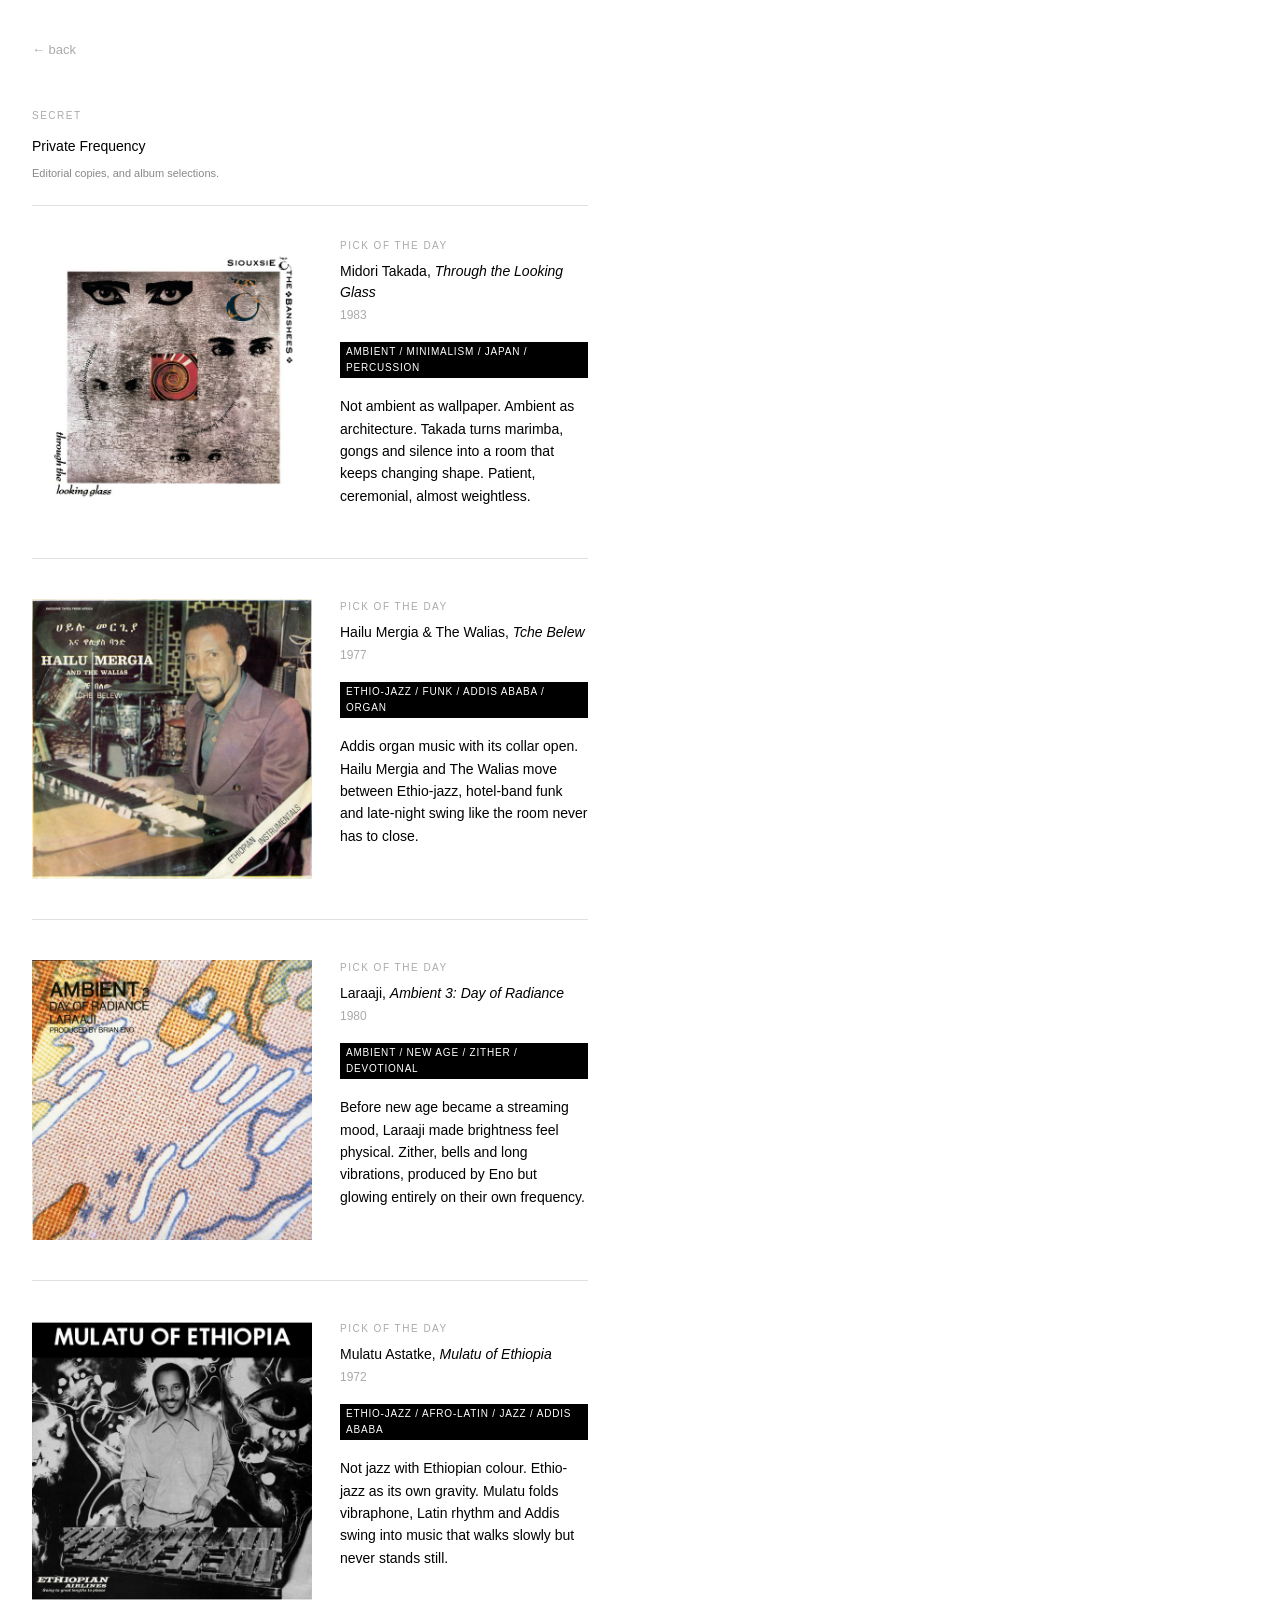
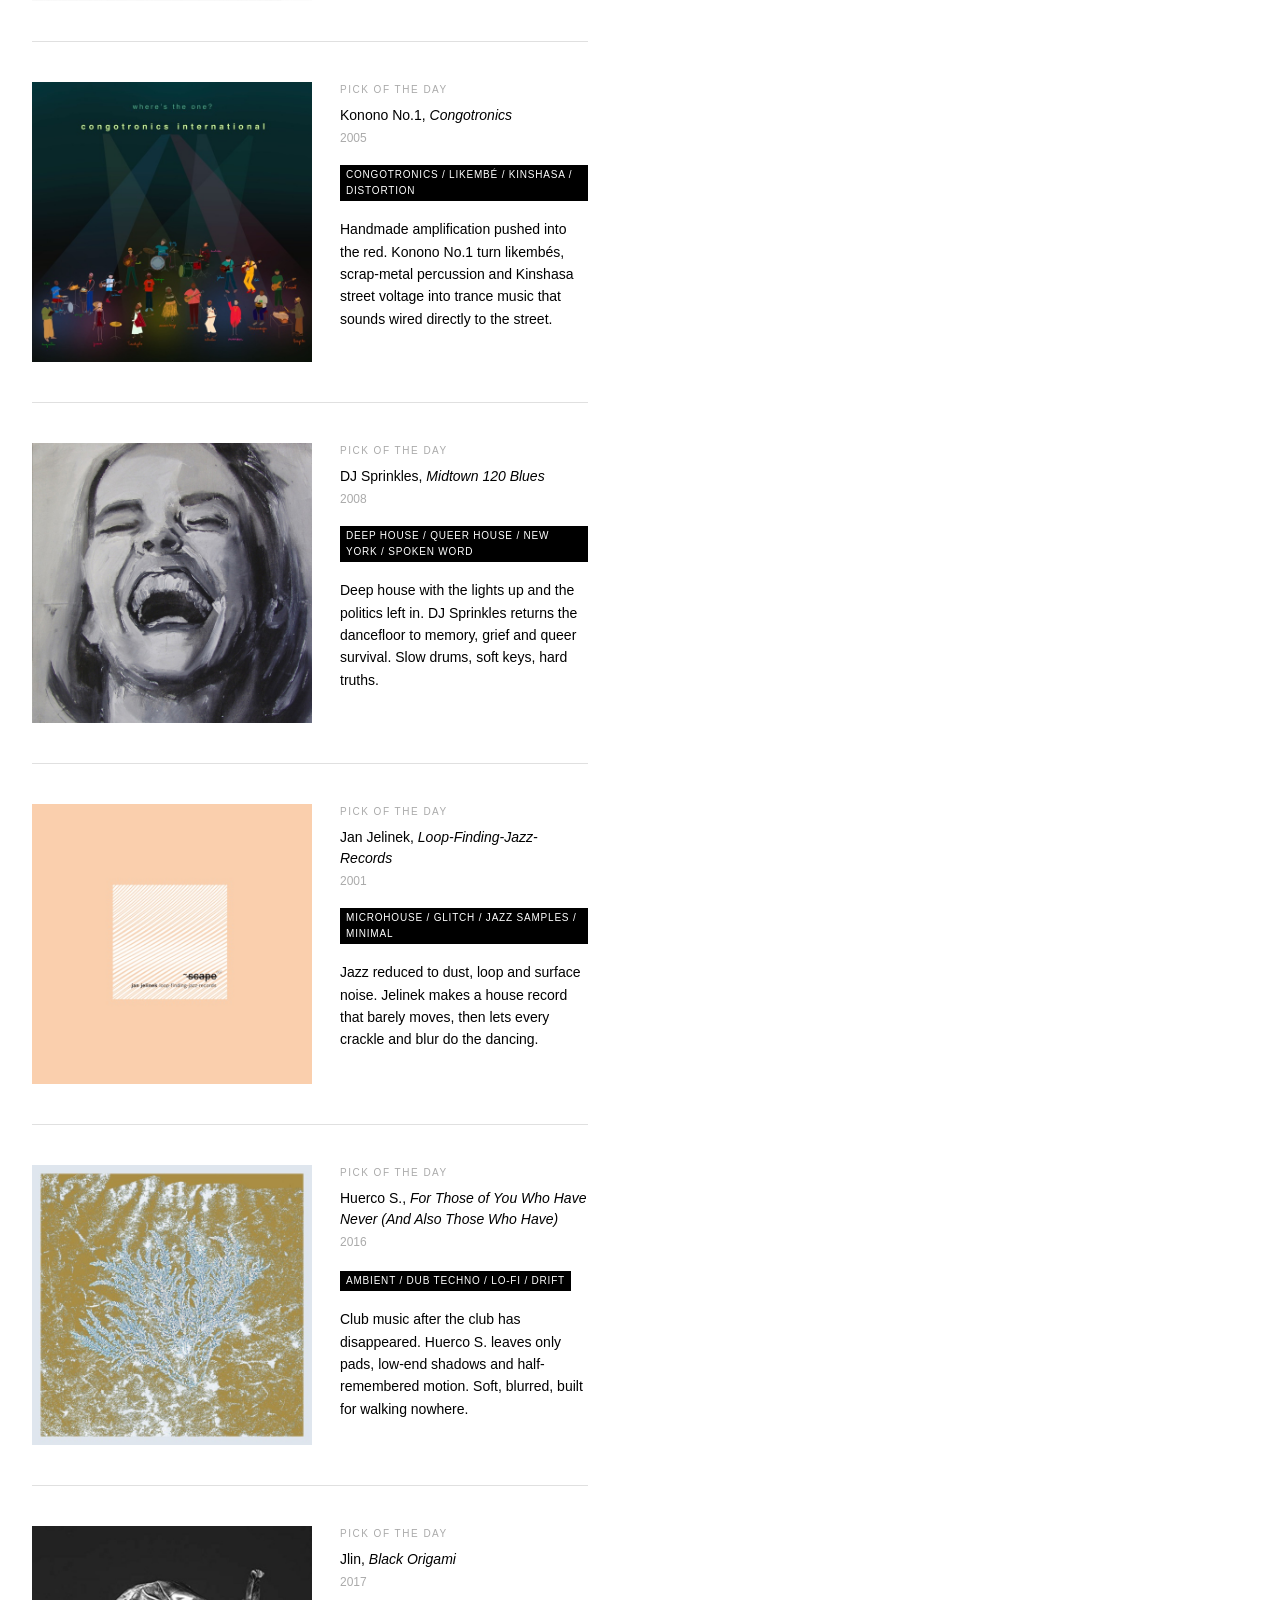
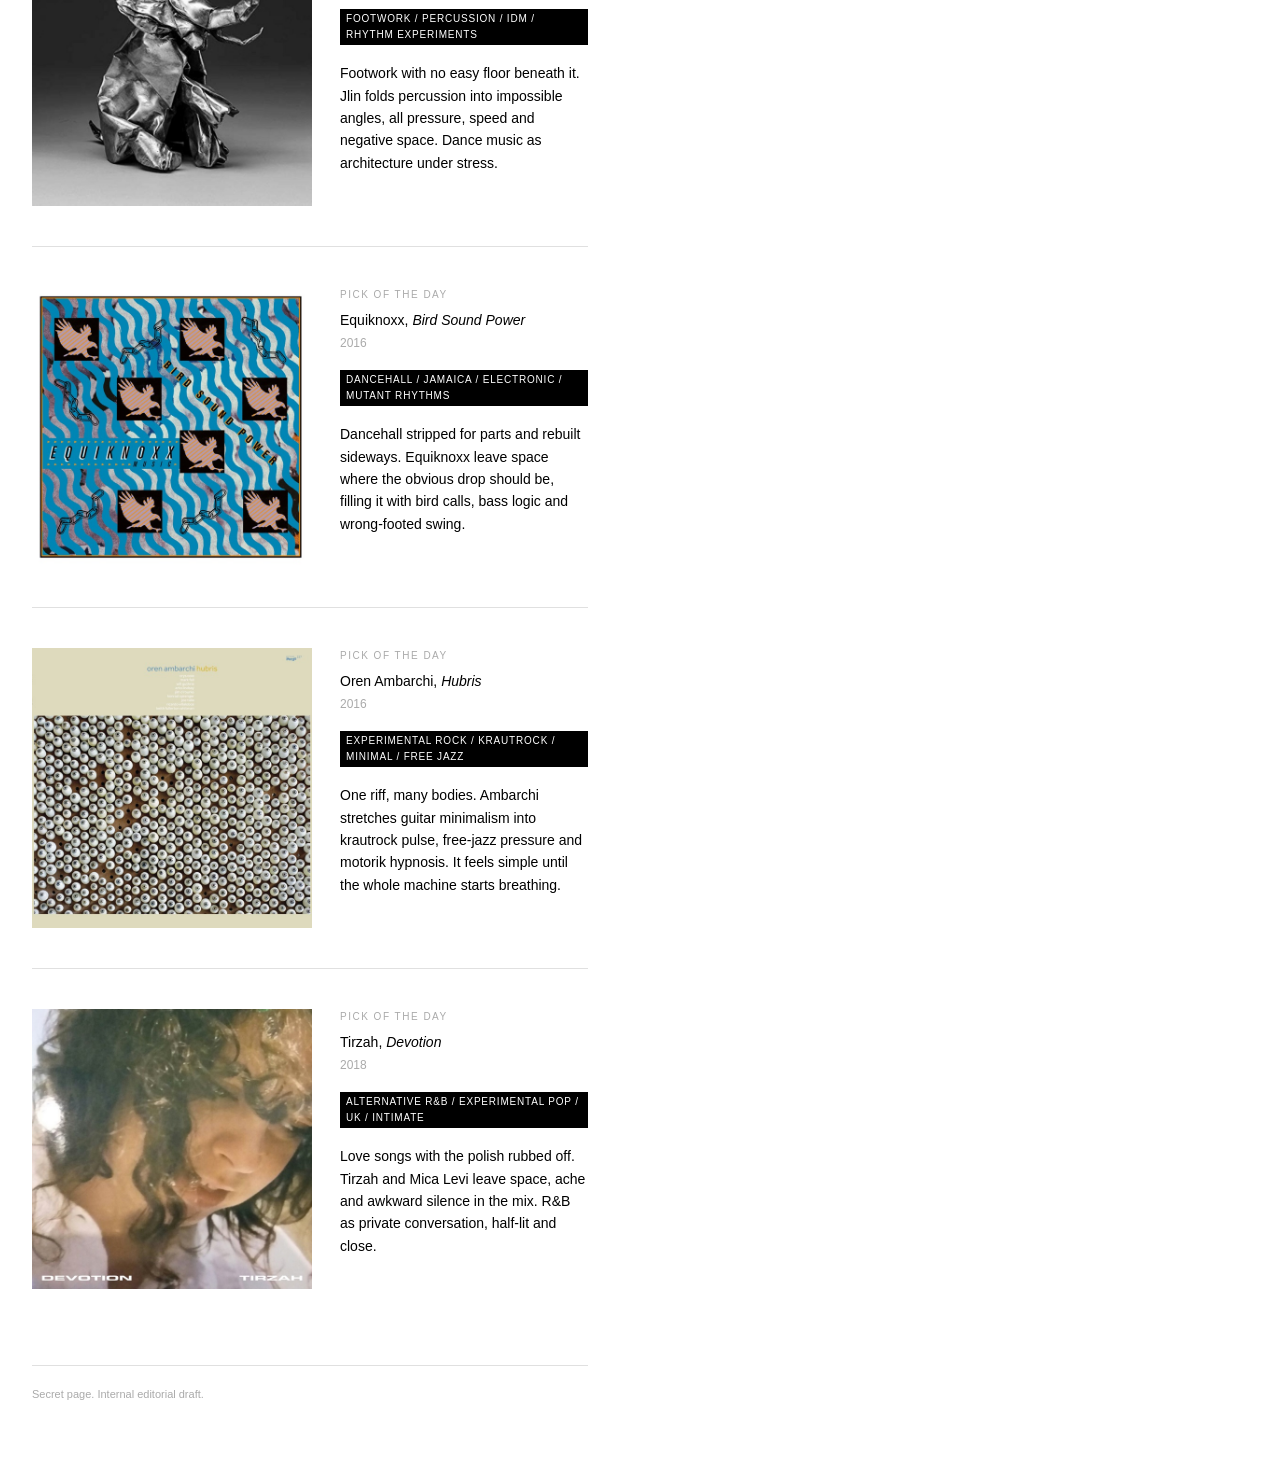
==== private-frequency.html @ 7e55e44c "fix pick titles to black" ====
<!DOCTYPE html>
<html lang="en">
<head>
  <meta charset="UTF-8" />
  <meta name="viewport" content="width=device-width, initial-scale=1.0" />
  <title>Private Frequency</title>
  <link rel="stylesheet" href="style.css" />

  <style>
    @font-face {
      font-family: 'Univers';
      src: url('assets/Fonts/UniversLTStd.otf') format('opentype');
      font-weight: normal;
      font-style: normal;
    }
    @font-face {
      font-family: 'Univers';
      src: url('assets/Fonts/UniversLTStd-Bold.otf') format('opentype');
      font-weight: bold;
      font-style: normal;
    }
    @font-face {
      font-family: 'Univers';
      src: url('assets/Fonts/UniversLTStd-Light.otf') format('opentype');
      font-weight: 300;
      font-style: normal;
    }

    body.theme-serif {
      background: #fff;
      color: #000;
      font-family: 'Univers', Helvetica, Arial, sans-serif;
      font-size: 14px;
      line-height: 1.5;
    }

    body.theme-serif .back { color: #aaa; font-family: 'Univers', Helvetica, Arial, sans-serif; }
    body.theme-serif .back:hover { color: #000; }
    body.theme-serif .eyebrow { color: #aaa; font-family: 'Univers', Helvetica, Arial, sans-serif; }
    body.theme-serif h1 { color: #000; font-family: 'Univers', Helvetica, Arial, sans-serif; font-size: 14px; }
    body.theme-serif .subtitle { color: #888; font-family: 'Univers', Helvetica, Arial, sans-serif; }
    body.theme-serif hr { border-top-color: #e0e0e0; }
    body.theme-serif .footer { border-top-color: #e0e0e0; color: #aaa; font-family: 'Univers', Helvetica, Arial, sans-serif; }

    .picks {
      margin-top: 2rem;
    }

    .pick {
      display: grid;
      grid-template-columns: 280px 1fr;
      gap: 28px;
      padding: 0 0 40px;
      margin-bottom: 40px;
      border-bottom: 1px solid #e0e0e0;
    }

    .pick:last-child {
      border-bottom: none;
      margin-bottom: 0;
    }

    .pick-image {
      width: 280px;
      height: 280px;
      object-fit: cover;
      background-color: #ddd;
      display: block;
    }

    .pick-kicker {
      font-size: 10px;
      letter-spacing: .15em;
      text-transform: uppercase;
      color: #aaa;
      margin-bottom: .5rem;
    }

    body.theme-serif .pick-title,
    body.theme-serif .pick-title em {
      font-size: 14px;
      font-weight: normal;
      line-height: 1.5;
      color: #000;
      margin-bottom: .25rem;
    }

    .pick-year {
      font-size: 12px;
      color: #aaa;
      margin-bottom: .6rem;
      line-height: 1.4;
    }

    .pick-tags {
      display: inline-block;
      font-size: 10px;
      letter-spacing: .08em;
      text-transform: uppercase;
      background: #000;
      color: #fff;
      padding: 2px 6px;
      margin-bottom: .9rem;
      line-height: 1.6;
    }

    .pick-copy {
      color: #000;
      margin-bottom: 0;
      line-height: 1.6;
    }

    @media (max-width: 640px) {
      .wrap {
        padding: 32px 20px 64px;
      }

      .pick {
        grid-template-columns: 1fr;
      }

      .pick-image {
        width: 100%;
        height: auto;
        aspect-ratio: 1;
      }
    }
  </style>
</head>

<body class="theme-serif">
  <main class="wrap">
    <a class="back" href="/">← back</a>

    <div class="eyebrow">Secret</div>
    <h1>Private Frequency</h1>
    <p class="subtitle">
     Editorial copies, and album selections.
    </p>

    <hr />

    <section class="picks" aria-label="Private Frequency selections">
      <article class="pick">
        <img
          class="pick-image"
          src="assets/picks/midori-takada-through-the-looking-glass.jpg"
          alt="Midori Takada, Through the Looking Glass album cover"
        />
        <div class="pick-content">
          <div class="pick-kicker">Pick of the Day</div>
          <h2 class="pick-title">Midori Takada, <em>Through the Looking Glass</em></h2>
          <p class="pick-year">1983</p>
          <p class="pick-tags">Ambient / Minimalism / Japan / Percussion</p>
          <p class="pick-copy">
            Not ambient as wallpaper. Ambient as architecture. Takada turns marimba, gongs and silence into a room that keeps changing shape. Patient, ceremonial, almost weightless.
          </p>
        </div>
      </article>

      <article class="pick">
        <img
          class="pick-image"
          src="assets/picks/hailu-mergia-and-the-walias-tche-belew.jpg"
          alt="Hailu Mergia and The Walias, Tche Belew album cover"
        />
        <div class="pick-content">
          <div class="pick-kicker">Pick of the Day</div>
          <h2 class="pick-title">Hailu Mergia &amp; The Walias, <em>Tche Belew</em></h2>
          <p class="pick-year">1977</p>
          <p class="pick-tags">Ethio-Jazz / Funk / Addis Ababa / Organ</p>
          <p class="pick-copy">
            Addis organ music with its collar open. Hailu Mergia and The Walias move between Ethio-jazz, hotel-band funk and late-night swing like the room never has to close.
          </p>
        </div>
      </article>

      <article class="pick">
        <img
          class="pick-image"
          src="assets/picks/laraaji-ambient-3-day-of-radiance.jpg"
          alt="Laraaji, Ambient 3: Day of Radiance album cover"
        />
        <div class="pick-content">
          <div class="pick-kicker">Pick of the Day</div>
          <h2 class="pick-title">Laraaji, <em>Ambient 3: Day of Radiance</em></h2>
          <p class="pick-year">1980</p>
          <p class="pick-tags">Ambient / New Age / Zither / Devotional</p>
          <p class="pick-copy">
            Before new age became a streaming mood, Laraaji made brightness feel physical. Zither, bells and long vibrations, produced by Eno but glowing entirely on their own frequency.
          </p>
        </div>
      </article>

      <article class="pick">
        <img
          class="pick-image"
          src="assets/picks/mulatu-astatke-mulatu-of-ethiopia.jpg"
          alt="Mulatu Astatke, Mulatu of Ethiopia album cover"
        />
        <div class="pick-content">
          <div class="pick-kicker">Pick of the Day</div>
          <h2 class="pick-title">Mulatu Astatke, <em>Mulatu of Ethiopia</em></h2>
          <p class="pick-year">1972</p>
          <p class="pick-tags">Ethio-Jazz / Afro-Latin / Jazz / Addis Ababa</p>
          <p class="pick-copy">
            Not jazz with Ethiopian colour. Ethio-jazz as its own gravity. Mulatu folds vibraphone, Latin rhythm and Addis swing into music that walks slowly but never stands still.
          </p>
        </div>
      </article>

      <article class="pick">
        <img
          class="pick-image"
          src="assets/picks/konono-no-1-congotronics.jpg"
          alt="Konono No.1, Congotronics album cover"
        />
        <div class="pick-content">
          <div class="pick-kicker">Pick of the Day</div>
          <h2 class="pick-title">Konono No.1, <em>Congotronics</em></h2>
          <p class="pick-year">2005</p>
          <p class="pick-tags">Congotronics / Likembé / Kinshasa / Distortion</p>
          <p class="pick-copy">
            Handmade amplification pushed into the red. Konono No.1 turn likembés, scrap-metal percussion and Kinshasa street voltage into trance music that sounds wired directly to the street.
          </p>
        </div>
      </article>

      <article class="pick">
        <img
          class="pick-image"
          src="assets/picks/dj-sprinkles-midtown-120-blues.jpg"
          alt="DJ Sprinkles, Midtown 120 Blues album cover"
        />
        <div class="pick-content">
          <div class="pick-kicker">Pick of the Day</div>
          <h2 class="pick-title">DJ Sprinkles, <em>Midtown 120 Blues</em></h2>
          <p class="pick-year">2008</p>
          <p class="pick-tags">Deep House / Queer House / New York / Spoken Word</p>
          <p class="pick-copy">
            Deep house with the lights up and the politics left in. DJ Sprinkles returns the dancefloor to memory, grief and queer survival. Slow drums, soft keys, hard truths.
          </p>
        </div>
      </article>

      <article class="pick">
        <img
          class="pick-image"
          src="assets/picks/jan-jelinek-loop-finding-jazz-records.jpg"
          alt="Jan Jelinek, Loop-Finding-Jazz-Records album cover"
        />
        <div class="pick-content">
          <div class="pick-kicker">Pick of the Day</div>
          <h2 class="pick-title">Jan Jelinek, <em>Loop-Finding-Jazz-Records</em></h2>
          <p class="pick-year">2001</p>
          <p class="pick-tags">Microhouse / Glitch / Jazz Samples / Minimal</p>
          <p class="pick-copy">
            Jazz reduced to dust, loop and surface noise. Jelinek makes a house record that barely moves, then lets every crackle and blur do the dancing.
          </p>
        </div>
      </article>

      <article class="pick">
        <img
          class="pick-image"
          src="assets/picks/huerco-s-for-those-of-you-who-have-never-and-also-those-who-have.jpg"
          alt="Huerco S., For Those of You Who Have Never (And Also Those Who Have) album cover"
        />
        <div class="pick-content">
          <div class="pick-kicker">Pick of the Day</div>
          <h2 class="pick-title">Huerco S., <em>For Those of You Who Have Never (And Also Those Who Have)</em></h2>
          <p class="pick-year">2016</p>
          <p class="pick-tags">Ambient / Dub Techno / Lo-Fi / Drift</p>
          <p class="pick-copy">
            Club music after the club has disappeared. Huerco S. leaves only pads, low-end shadows and half-remembered motion. Soft, blurred, built for walking nowhere.
          </p>
        </div>
      </article>

      <article class="pick">
        <img
          class="pick-image"
          src="assets/picks/jlin-black-origami.jpg"
          alt="Jlin, Black Origami album cover"
        />
        <div class="pick-content">
          <div class="pick-kicker">Pick of the Day</div>
          <h2 class="pick-title">Jlin, <em>Black Origami</em></h2>
          <p class="pick-year">2017</p>
          <p class="pick-tags">Footwork / Percussion / IDM / Rhythm Experiments</p>
          <p class="pick-copy">
            Footwork with no easy floor beneath it. Jlin folds percussion into impossible angles, all pressure, speed and negative space. Dance music as architecture under stress.
          </p>
        </div>
      </article>

      <article class="pick">
        <img
          class="pick-image"
          src="assets/picks/equiknoxx-bird-sound-power.jpg"
          alt="Equiknoxx, Bird Sound Power album cover"
        />
        <div class="pick-content">
          <div class="pick-kicker">Pick of the Day</div>
          <h2 class="pick-title">Equiknoxx, <em>Bird Sound Power</em></h2>
          <p class="pick-year">2016</p>
          <p class="pick-tags">Dancehall / Jamaica / Electronic / Mutant Rhythms</p>
          <p class="pick-copy">
            Dancehall stripped for parts and rebuilt sideways. Equiknoxx leave space where the obvious drop should be, filling it with bird calls, bass logic and wrong-footed swing.
          </p>
        </div>
      </article>

      <article class="pick">
        <img
          class="pick-image"
          src="assets/picks/oren-ambarchi-hubris.jpg"
          alt="Oren Ambarchi, Hubris album cover"
        />
        <div class="pick-content">
          <div class="pick-kicker">Pick of the Day</div>
          <h2 class="pick-title">Oren Ambarchi, <em>Hubris</em></h2>
          <p class="pick-year">2016</p>
          <p class="pick-tags">Experimental Rock / Krautrock / Minimal / Free Jazz</p>
          <p class="pick-copy">
            One riff, many bodies. Ambarchi stretches guitar minimalism into krautrock pulse, free-jazz pressure and motorik hypnosis. It feels simple until the whole machine starts breathing.
          </p>
        </div>
      </article>

      <article class="pick">
        <img
          class="pick-image"
          src="assets/picks/tirzah-devotion.jpg"
          alt="Tirzah, Devotion album cover"
        />
        <div class="pick-content">
          <div class="pick-kicker">Pick of the Day</div>
          <h2 class="pick-title">Tirzah, <em>Devotion</em></h2>
          <p class="pick-year">2018</p>
          <p class="pick-tags">Alternative R&amp;B / Experimental Pop / UK / Intimate</p>
          <p class="pick-copy">
            Love songs with the polish rubbed off. Tirzah and Mica Levi leave space, ache and awkward silence in the mix. R&amp;B as private conversation, half-lit and close.
          </p>
        </div>
      </article>
    </section>

    <footer class="footer">
      Secret page. Internal editorial draft.
    </footer>
  </main>
</body>
</html>
---- style.css ----
@font-face {
  font-family: 'RacingSansOne';
  src: url('assets/Racing_Sans_One/RacingSansOne-Regular.ttf') format('truetype');
  font-weight: normal;
  font-style: normal;
}

/* reset */
*, *::before, *::after { box-sizing: border-box; margin: 0; padding: 0; }

/* base */
body {
  background: #000;
  color: #fff;
  min-height: 100vh;
}

.wrap {
  max-width: 620px;
  margin: 0;
  padding: 40px 32px 80px;
  position: relative;
}

/* ─── theme-mono (index) ─────────────────────────────────── */

body.theme-mono {
  font-family: 'Courier New', Courier, monospace;
  font-size: 13px;
  line-height: 1.6;
}

.theme-mono .top {
  font-family: 'RacingSansOne', 'Courier New', Courier, monospace;
  font-size: 52px;
  font-style: normal;
  color: #fff;
  line-height: 1;
  margin-bottom: 4px;
}

.theme-mono .foot { margin-top: 0; margin-bottom: 40px; }
.theme-mono .foot a { color: #555; text-decoration: none; }
.theme-mono .foot a:hover { color: #fff; }

.theme-mono .block { margin-bottom: 40px; }
.theme-mono .block-label {
  border-top: 1px solid #fff;
  padding-top: 6px;
  margin-bottom: 10px;
  text-transform: uppercase;
  letter-spacing: 0.12em;
  font-size: 10px;
  color: #fff;
}
.theme-mono .line { display: flex; }
.theme-mono .line .d { min-width: 96px; flex-shrink: 0; margin-right: 16px; color: #555; }
.theme-mono .line .c a { color: #fff; text-decoration: none; }
.theme-mono .line .c a:hover { text-decoration: underline; }

/* ─── theme-serif (essays) ───────────────────────────────── */

body.theme-serif {
  font-family: 'Courier New', Courier, monospace;
  font-size: 13px;
  line-height: 1.7;
}

.theme-serif .back {
  font-size: 13px;
  color: #555;
  text-decoration: none;
  display: block;
  margin-bottom: 48px;
}
.theme-serif .back:hover { color: #fff; }

.theme-serif .eyebrow {
  font-size: 10px;
  letter-spacing: .15em;
  text-transform: uppercase;
  color: #555;
  margin-bottom: .75rem;
}

.theme-serif h1 {
  font-size: 13px;
  font-weight: normal;
  color: #fff;
  line-height: 1.7;
  margin-bottom: .4rem;
}

.theme-serif .subtitle {
  font-size: 11px;
  color: #444;
  margin-bottom: 0;
  line-height: 1.5;
}

.theme-serif hr {
  border: none;
  border-top: 1px solid #222;
  margin: 1.5rem 0 1.75rem;
}

.theme-serif p { margin-bottom: 1.1rem; }
.theme-serif p:last-child { margin-bottom: 0; }
.theme-serif .section-block { margin-top: 2.25rem; }

.theme-serif .sec-label {
  font-size: 10px;
  letter-spacing: .15em;
  text-transform: uppercase;
  color: #555;
  display: block;
  margin-bottom: .35rem;
}

.theme-serif h2 {
  font-size: 13px;
  font-weight: normal;
  color: #fff;
  margin-bottom: 1rem;
  line-height: 1.7;
}

.theme-serif blockquote {
  border-left: 1px solid #333;
  padding: .1rem 0 .1rem 1.25rem;
  margin: 1.75rem 0;
  color: #666;
}
.theme-serif blockquote p { margin: 0; }

.theme-serif .footer {
  margin-top: 2.25rem;
  padding-top: 1.25rem;
  border-top: 1px solid #222;
  font-size: 11px;
  color: #444;
  line-height: 1.6;
}
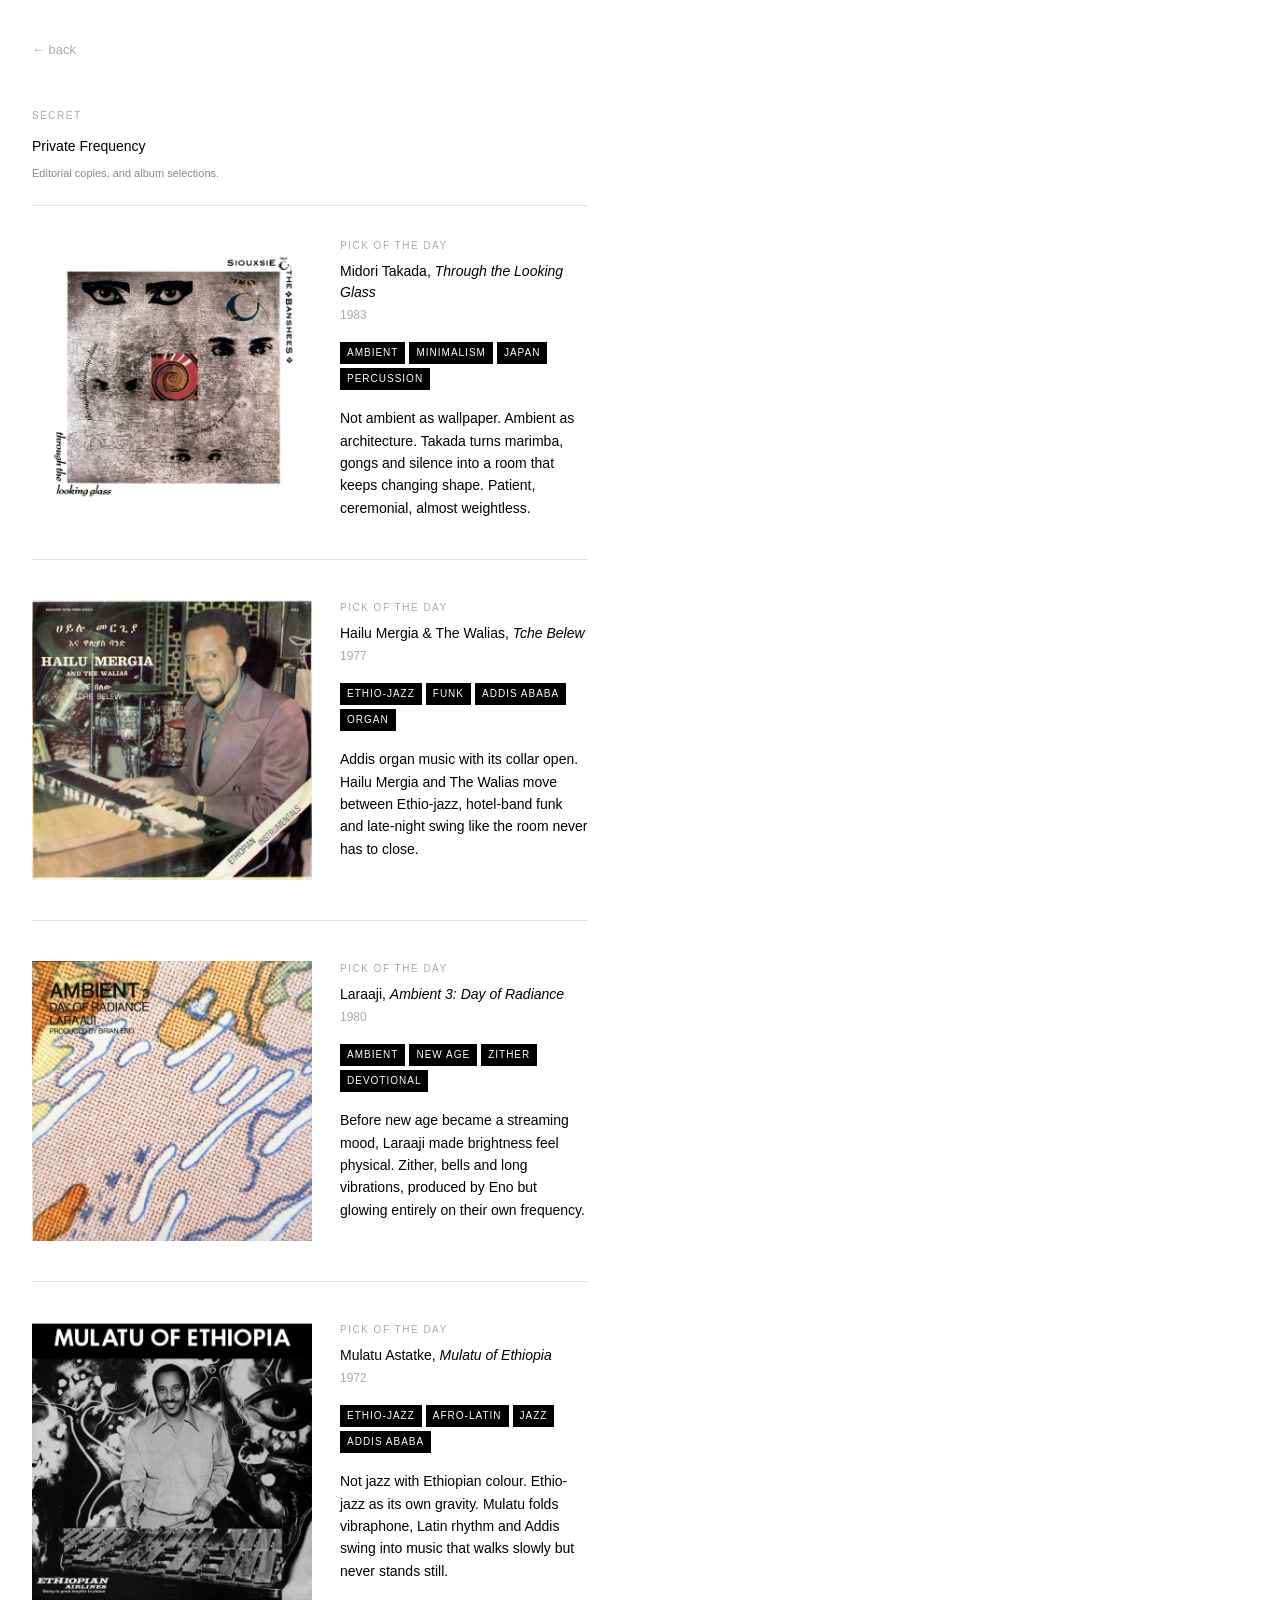
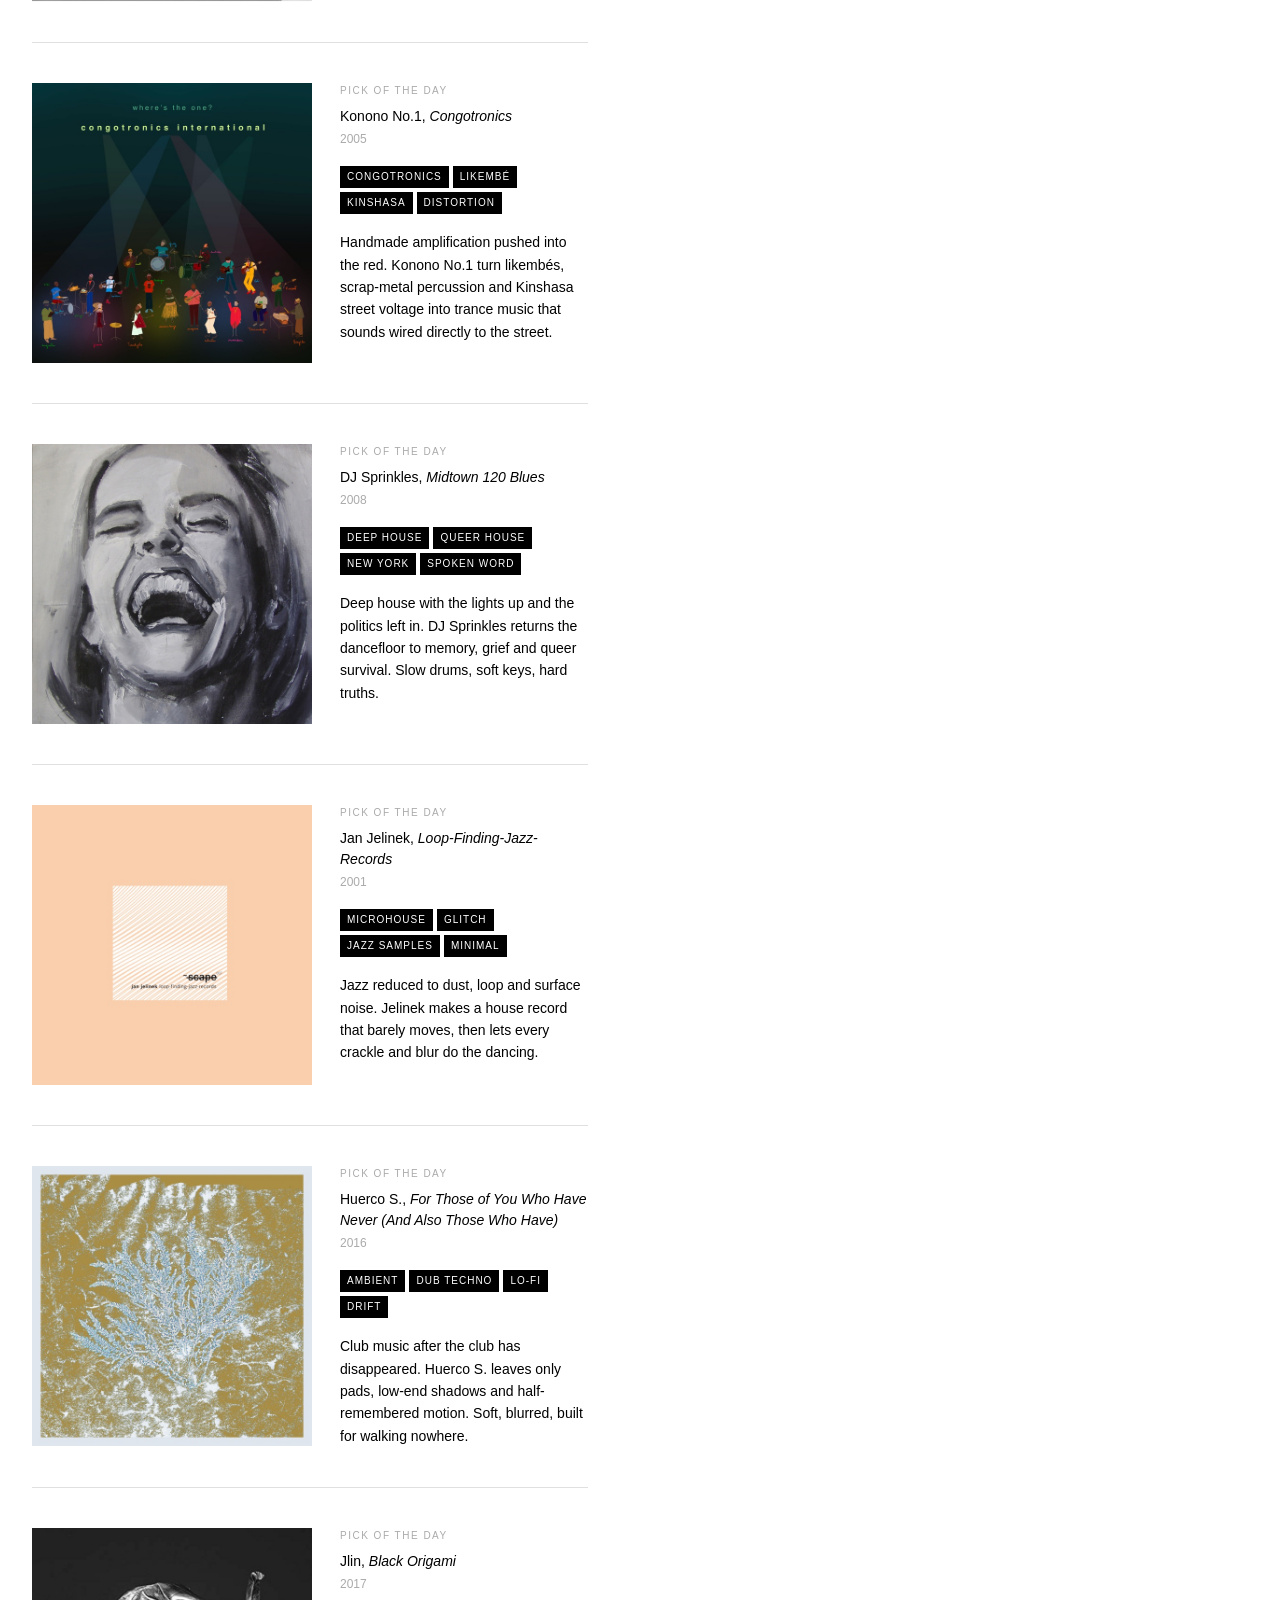
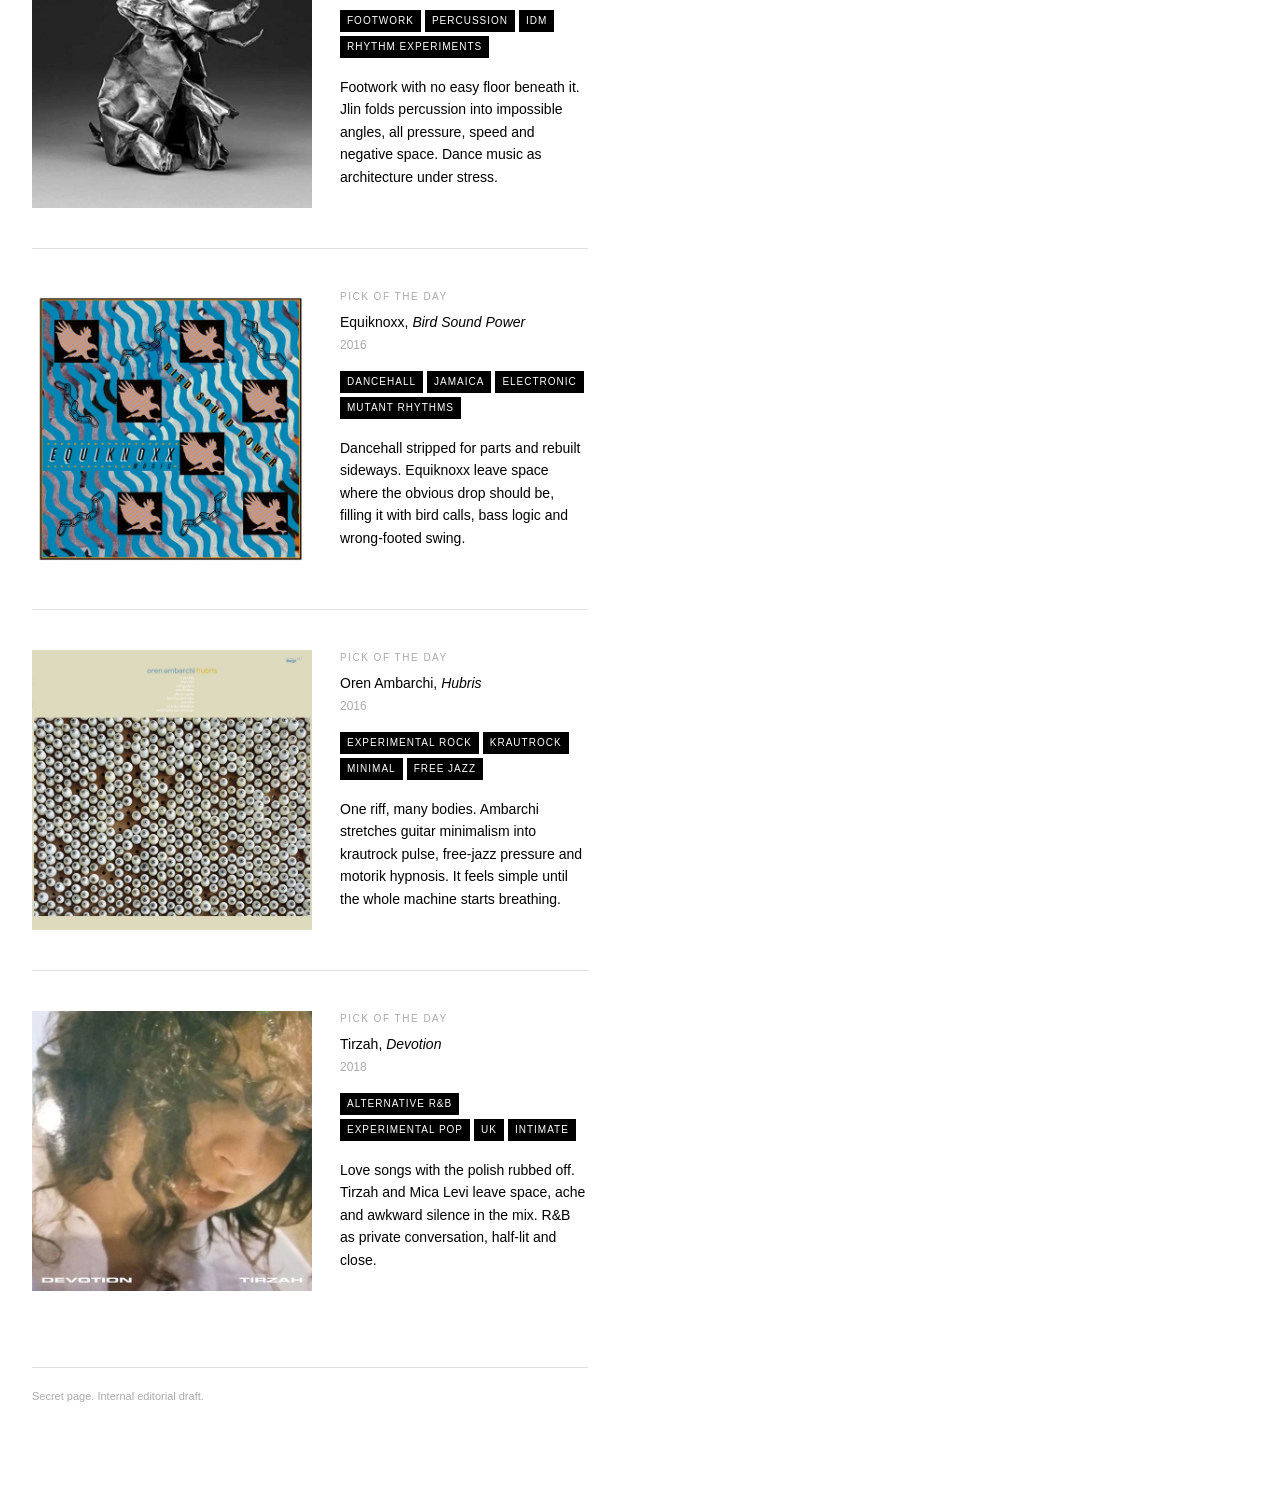
==== commit 053e94d8: "private-frequency: individual tag chips, fix title color Co-Authored-By: Claude Sonnet 4.6 <noreply@" ====
--- a/private-frequency.html
+++ b/private-frequency.html
@@ -81,7 +81,7 @@
       font-size: 14px;
       font-weight: normal;
       line-height: 1.5;
-      color: #000;
+      color: #000 !important;
       margin-bottom: .25rem;
     }
 
@@ -93,15 +93,21 @@
     }
 
     .pick-tags {
-      display: inline-block;
+      display: flex;
+      flex-wrap: wrap;
+      gap: 4px;
+      margin-bottom: .9rem;
+    }
+
+    .pick-tags .tag {
       font-size: 10px;
-      letter-spacing: .08em;
+      letter-spacing: .1em;
       text-transform: uppercase;
       background: #000;
       color: #fff;
-      padding: 2px 6px;
-      margin-bottom: .9rem;
+      padding: 3px 7px;
       line-height: 1.6;
+      white-space: nowrap;
     }
 
     .pick-copy {
@@ -350,5 +356,11 @@
       Secret page. Internal editorial draft.
     </footer>
   </main>
+  <script>
+    document.querySelectorAll('.pick-tags').forEach(el => {
+      const tags = el.textContent.split('/').map(t => t.trim()).filter(Boolean);
+      el.innerHTML = tags.map(t => `<span class="tag">${t}</span>`).join('');
+    });
+  </script>
 </body>
 </html>
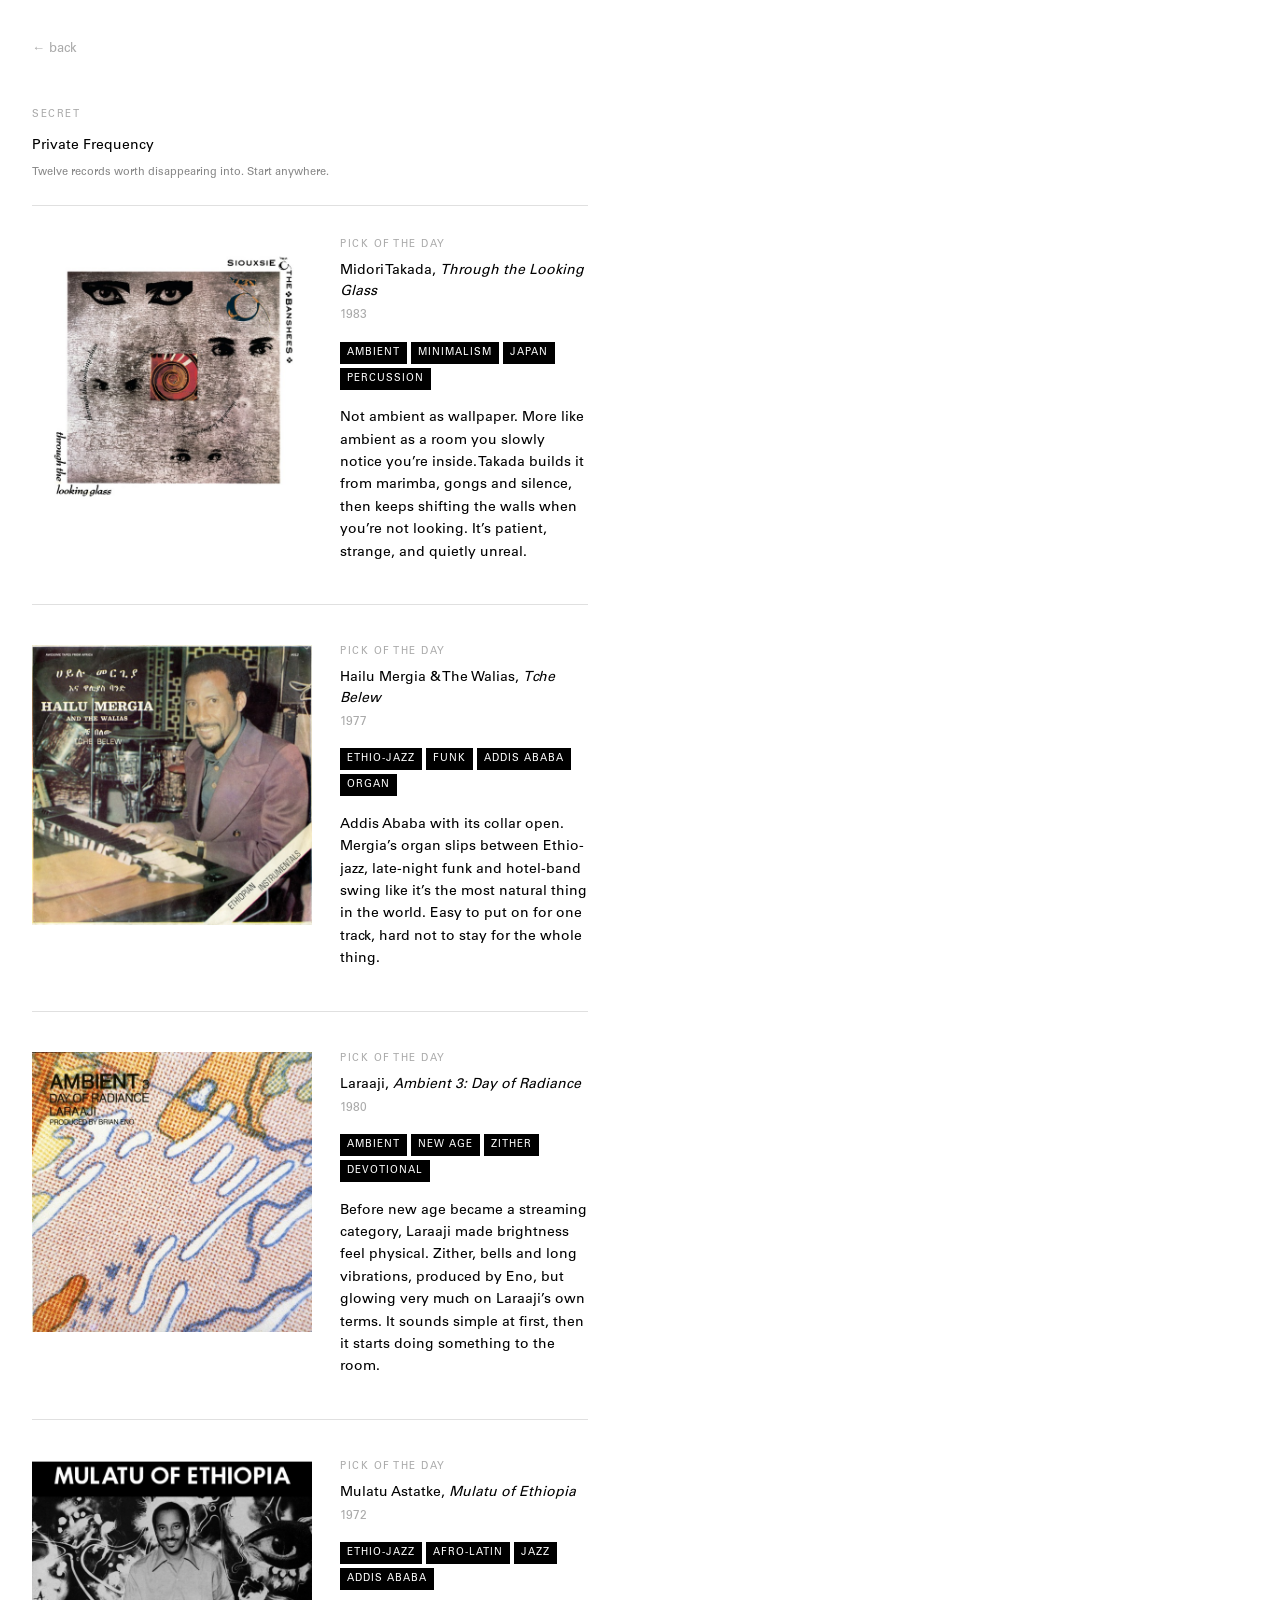
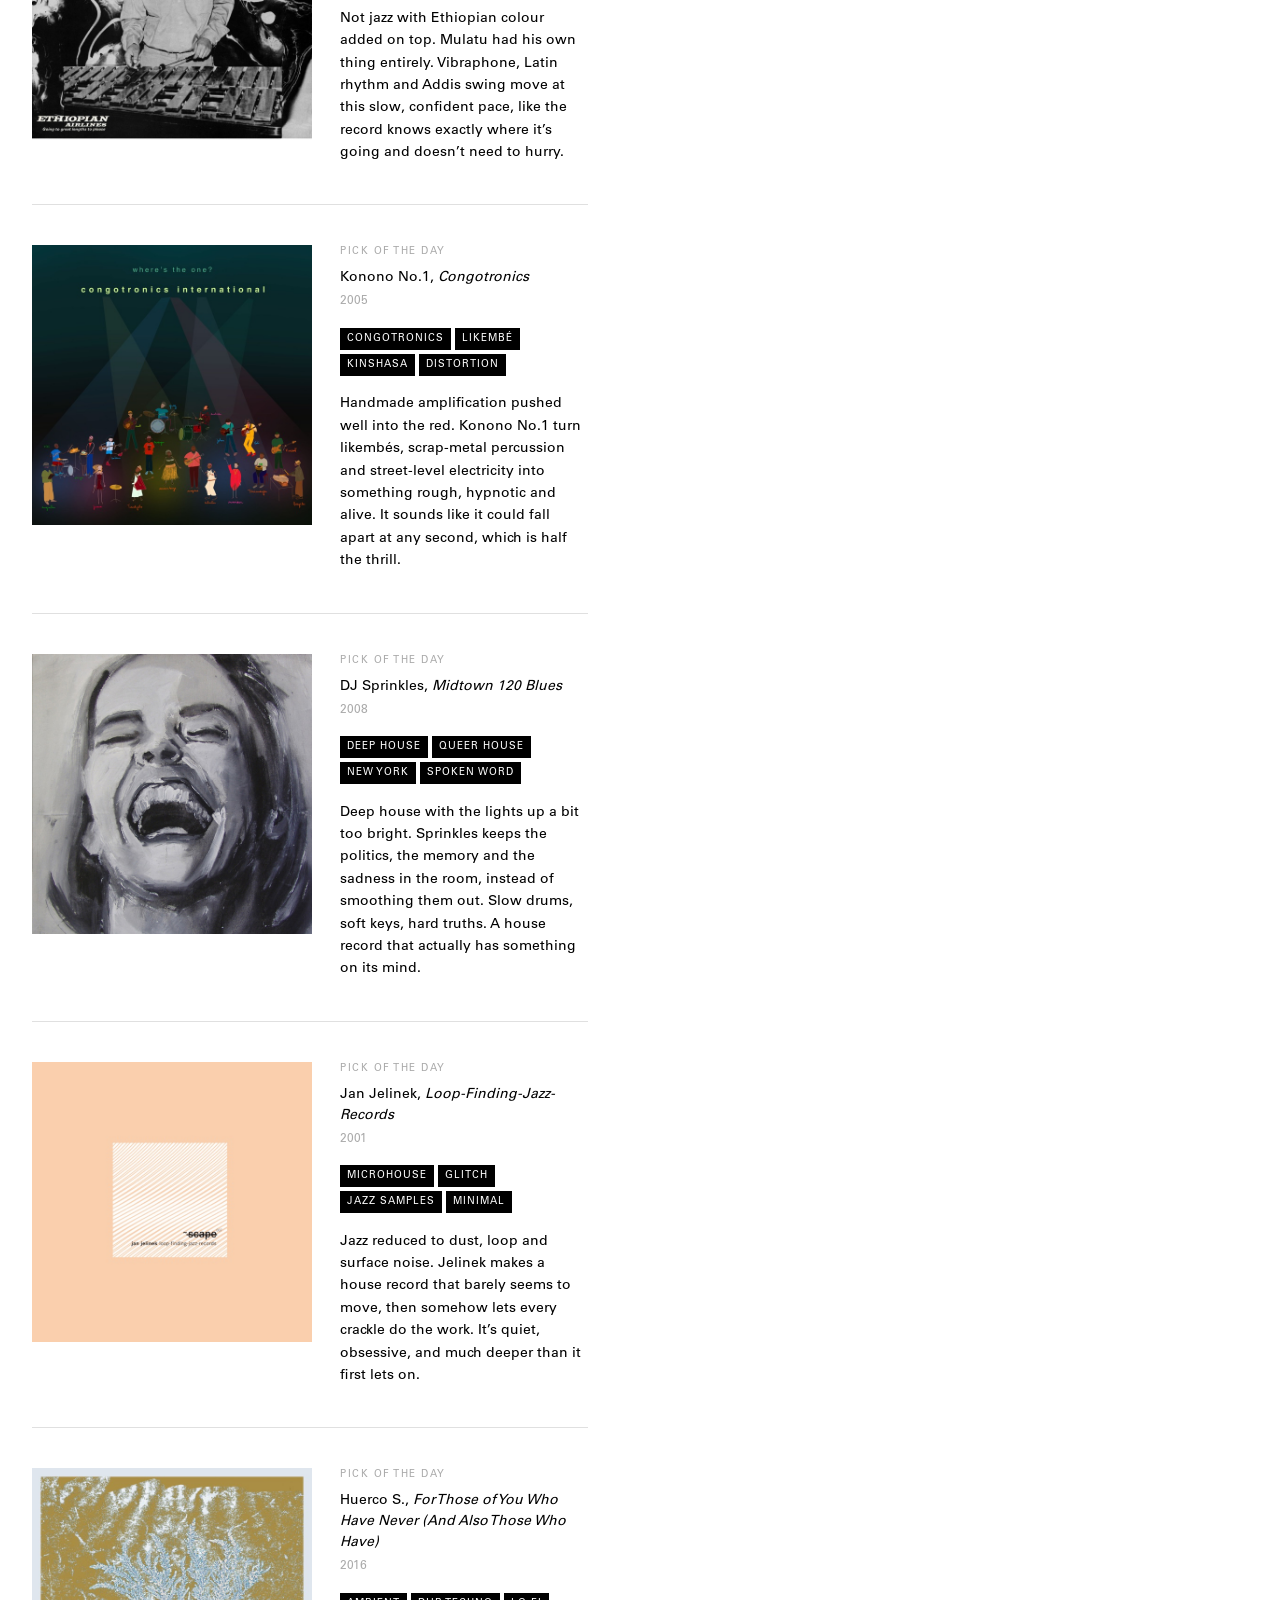
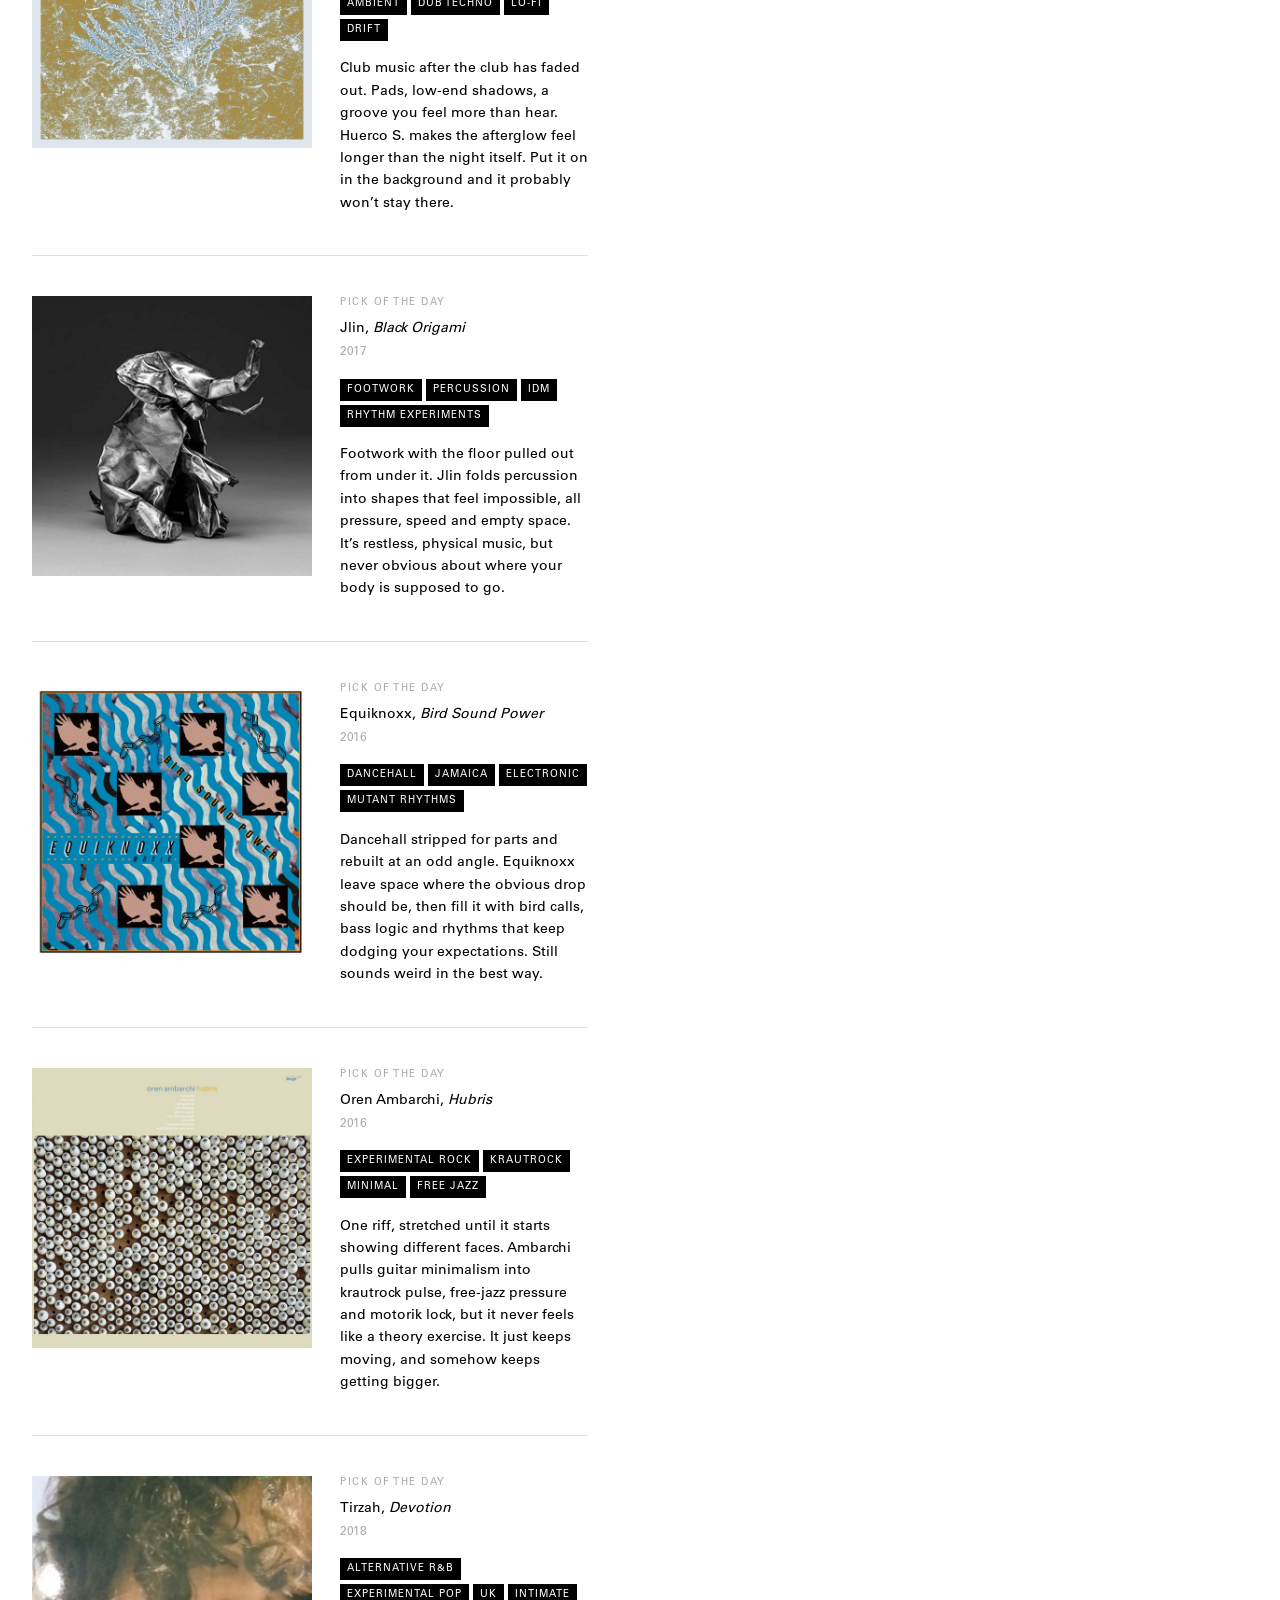
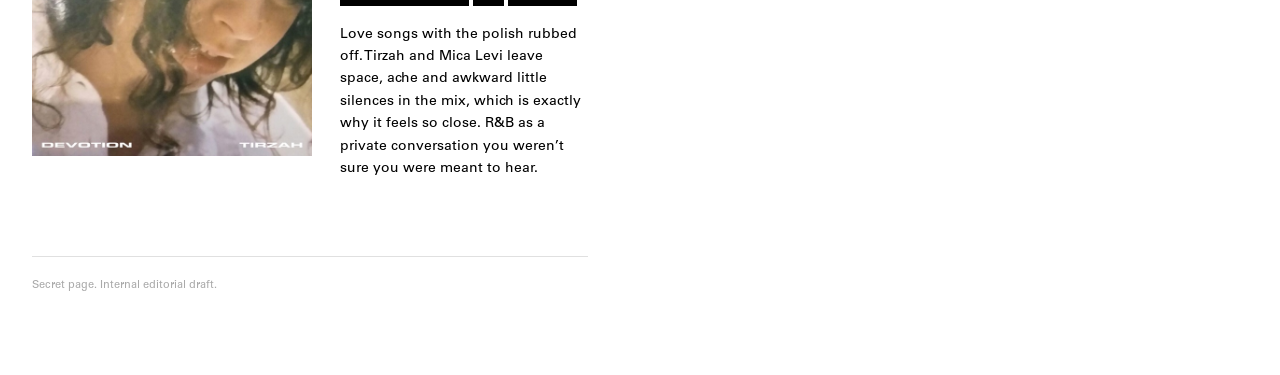
==== commit 30a24244: "update copy and add Deezer links" ====
--- a/private-frequency.html
+++ b/private-frequency.html
@@ -1,366 +1,655 @@
 <!DOCTYPE html>
+
 <html lang="en">
+
 <head>
+
   <meta charset="UTF-8" />
+
   <meta name="viewport" content="width=device-width, initial-scale=1.0" />
+
   <title>Private Frequency</title>
+
   <link rel="stylesheet" href="style.css" />
 
   <style>
+
     @font-face {
+
       font-family: 'Univers';
+
       src: url('assets/Fonts/UniversLTStd.otf') format('opentype');
+
       font-weight: normal;
+
       font-style: normal;
-    }
+
+    }
+
     @font-face {
+
       font-family: 'Univers';
+
       src: url('assets/Fonts/UniversLTStd-Bold.otf') format('opentype');
+
       font-weight: bold;
+
       font-style: normal;
-    }
+
+    }
+
     @font-face {
+
       font-family: 'Univers';
+
       src: url('assets/Fonts/UniversLTStd-Light.otf') format('opentype');
+
       font-weight: 300;
+
       font-style: normal;
+
     }
 
     body.theme-serif {
+
       background: #fff;
+
       color: #000;
+
       font-family: 'Univers', Helvetica, Arial, sans-serif;
+
       font-size: 14px;
+
       line-height: 1.5;
+
     }
 
     body.theme-serif .back { color: #aaa; font-family: 'Univers', Helvetica, Arial, sans-serif; }
+
     body.theme-serif .back:hover { color: #000; }
+
     body.theme-serif .eyebrow { color: #aaa; font-family: 'Univers', Helvetica, Arial, sans-serif; }
+
     body.theme-serif h1 { color: #000; font-family: 'Univers', Helvetica, Arial, sans-serif; font-size: 14px; }
+
     body.theme-serif .subtitle { color: #888; font-family: 'Univers', Helvetica, Arial, sans-serif; }
+
     body.theme-serif hr { border-top-color: #e0e0e0; }
+
     body.theme-serif .footer { border-top-color: #e0e0e0; color: #aaa; font-family: 'Univers', Helvetica, Arial, sans-serif; }
 
     .picks {
+
       margin-top: 2rem;
+
     }
 
     .pick {
+
       display: grid;
+
       grid-template-columns: 280px 1fr;
+
       gap: 28px;
+
       padding: 0 0 40px;
+
       margin-bottom: 40px;
+
       border-bottom: 1px solid #e0e0e0;
+
     }
 
     .pick:last-child {
+
       border-bottom: none;
+
       margin-bottom: 0;
+
     }
 
     .pick-image {
+
       width: 280px;
+
       height: 280px;
+
       object-fit: cover;
+
       background-color: #ddd;
+
       display: block;
+
     }
 
     .pick-kicker {
+
       font-size: 10px;
+
       letter-spacing: .15em;
+
       text-transform: uppercase;
+
       color: #aaa;
+
       margin-bottom: .5rem;
+
     }
 
     body.theme-serif .pick-title,
+
     body.theme-serif .pick-title em {
+
       font-size: 14px;
+
       font-weight: normal;
+
       line-height: 1.5;
+
       color: #000 !important;
+
       margin-bottom: .25rem;
+
     }
 
     .pick-year {
+
       font-size: 12px;
+
       color: #aaa;
+
       margin-bottom: .6rem;
+
       line-height: 1.4;
+
     }
 
     .pick-tags {
+
       display: flex;
+
       flex-wrap: wrap;
+
       gap: 4px;
+
       margin-bottom: .9rem;
+
     }
 
     .pick-tags .tag {
+
       font-size: 10px;
+
       letter-spacing: .1em;
+
       text-transform: uppercase;
+
       background: #000;
+
       color: #fff;
+
       padding: 3px 7px;
+
       line-height: 1.6;
+
       white-space: nowrap;
+
     }
 
     .pick-copy {
+
       color: #000;
+
       margin-bottom: 0;
+
       line-height: 1.6;
+
     }
 
     @media (max-width: 640px) {
+
       .wrap {
+
         padding: 32px 20px 64px;
+
       }
 
       .pick {
+
         grid-template-columns: 1fr;
+
       }
 
       .pick-image {
+
         width: 100%;
+
         height: auto;
+
         aspect-ratio: 1;
+
       }
-    }
+
+    }
+
   </style>
+
 </head>
 
 <body class="theme-serif">
+
   <main class="wrap">
+
     <a class="back" href="/">← back</a>
 
     <div class="eyebrow">Secret</div>
+
     <h1>Private Frequency</h1>
+
     <p class="subtitle">
-     Editorial copies, and album selections.
+
+      Twelve records worth disappearing into. Start anywhere.
+
     </p>
 
     <hr />
 
     <section class="picks" aria-label="Private Frequency selections">
-      <article class="pick">
-        <img
-          class="pick-image"
+
+      <article class="pick">
+
+        <img
+
+          class="pick-image"
+
           src="assets/picks/midori-takada-through-the-looking-glass.jpg"
+
           alt="Midori Takada, Through the Looking Glass album cover"
-        />
-        <div class="pick-content">
-          <div class="pick-kicker">Pick of the Day</div>
+
+        />
+
+        <div class="pick-content">
+
+          <div class="pick-kicker">Pick of the Day</div>
+
           <h2 class="pick-title">Midori Takada, <em>Through the Looking Glass</em></h2>
+
           <p class="pick-year">1983</p>
-          <p class="pick-tags">Ambient / Minimalism / Japan / Percussion</p>
-          <p class="pick-copy">
-            Not ambient as wallpaper. Ambient as architecture. Takada turns marimba, gongs and silence into a room that keeps changing shape. Patient, ceremonial, almost weightless.
-          </p>
-        </div>
-      </article>
-
-      <article class="pick">
-        <img
-          class="pick-image"
+
+          <p class="pick-tags"><span class="tag">Ambient</span><span class="tag">Minimalism</span><span class="tag">Japan</span><span class="tag">Percussion</span></p>
+
+          <p class="pick-copy">
+
+            Not ambient as wallpaper. More like ambient as a room you slowly notice you’re inside. Takada builds it from marimba, gongs and silence, then keeps shifting the walls when you’re not looking. It’s patient, strange, and quietly unreal.
+
+          </p>
+
+        </div>
+
+      </article>
+
+      <article class="pick">
+
+        <img
+
+          class="pick-image"
+
           src="assets/picks/hailu-mergia-and-the-walias-tche-belew.jpg"
+
           alt="Hailu Mergia and The Walias, Tche Belew album cover"
-        />
-        <div class="pick-content">
-          <div class="pick-kicker">Pick of the Day</div>
+
+        />
+
+        <div class="pick-content">
+
+          <div class="pick-kicker">Pick of the Day</div>
+
           <h2 class="pick-title">Hailu Mergia &amp; The Walias, <em>Tche Belew</em></h2>
+
           <p class="pick-year">1977</p>
-          <p class="pick-tags">Ethio-Jazz / Funk / Addis Ababa / Organ</p>
-          <p class="pick-copy">
-            Addis organ music with its collar open. Hailu Mergia and The Walias move between Ethio-jazz, hotel-band funk and late-night swing like the room never has to close.
-          </p>
-        </div>
-      </article>
-
-      <article class="pick">
-        <img
-          class="pick-image"
+
+          <p class="pick-tags"><span class="tag">Ethio-Jazz</span><span class="tag">Funk</span><span class="tag">Addis Ababa</span><span class="tag">Organ</span></p>
+
+          <p class="pick-copy">
+
+            Addis Ababa with its collar open. Mergia’s organ slips between Ethio-jazz, late-night funk and hotel-band swing like it’s the most natural thing in the world. Easy to put on for one track, hard not to stay for the whole thing.
+
+          </p>
+
+        </div>
+
+      </article>
+
+      <article class="pick">
+
+        <img
+
+          class="pick-image"
+
           src="assets/picks/laraaji-ambient-3-day-of-radiance.jpg"
+
           alt="Laraaji, Ambient 3: Day of Radiance album cover"
-        />
-        <div class="pick-content">
-          <div class="pick-kicker">Pick of the Day</div>
+
+        />
+
+        <div class="pick-content">
+
+          <div class="pick-kicker">Pick of the Day</div>
+
           <h2 class="pick-title">Laraaji, <em>Ambient 3: Day of Radiance</em></h2>
+
           <p class="pick-year">1980</p>
-          <p class="pick-tags">Ambient / New Age / Zither / Devotional</p>
-          <p class="pick-copy">
-            Before new age became a streaming mood, Laraaji made brightness feel physical. Zither, bells and long vibrations, produced by Eno but glowing entirely on their own frequency.
-          </p>
-        </div>
-      </article>
-
-      <article class="pick">
-        <img
-          class="pick-image"
+
+          <p class="pick-tags"><span class="tag">Ambient</span><span class="tag">New Age</span><span class="tag">Zither</span><span class="tag">Devotional</span></p>
+
+          <p class="pick-copy">
+
+            Before new age became a streaming category, Laraaji made brightness feel physical. Zither, bells and long vibrations, produced by Eno, but glowing very much on Laraaji’s own terms. It sounds simple at first, then it starts doing something to the room.
+
+          </p>
+
+        </div>
+
+      </article>
+
+      <article class="pick">
+
+        <img
+
+          class="pick-image"
+
           src="assets/picks/mulatu-astatke-mulatu-of-ethiopia.jpg"
+
           alt="Mulatu Astatke, Mulatu of Ethiopia album cover"
-        />
-        <div class="pick-content">
-          <div class="pick-kicker">Pick of the Day</div>
+
+        />
+
+        <div class="pick-content">
+
+          <div class="pick-kicker">Pick of the Day</div>
+
           <h2 class="pick-title">Mulatu Astatke, <em>Mulatu of Ethiopia</em></h2>
+
           <p class="pick-year">1972</p>
-          <p class="pick-tags">Ethio-Jazz / Afro-Latin / Jazz / Addis Ababa</p>
-          <p class="pick-copy">
-            Not jazz with Ethiopian colour. Ethio-jazz as its own gravity. Mulatu folds vibraphone, Latin rhythm and Addis swing into music that walks slowly but never stands still.
-          </p>
-        </div>
-      </article>
-
-      <article class="pick">
-        <img
-          class="pick-image"
+
+          <p class="pick-tags"><span class="tag">Ethio-Jazz</span><span class="tag">Afro-Latin</span><span class="tag">Jazz</span><span class="tag">Addis Ababa</span></p>
+
+          <p class="pick-copy">
+
+            Not jazz with Ethiopian colour added on top. Mulatu had his own thing entirely. Vibraphone, Latin rhythm and Addis swing move at this slow, confident pace, like the record knows exactly where it’s going and doesn’t need to hurry.
+
+          </p>
+
+        </div>
+
+      </article>
+
+      <article class="pick">
+
+        <img
+
+          class="pick-image"
+
           src="assets/picks/konono-no-1-congotronics.jpg"
+
           alt="Konono No.1, Congotronics album cover"
-        />
-        <div class="pick-content">
-          <div class="pick-kicker">Pick of the Day</div>
+
+        />
+
+        <div class="pick-content">
+
+          <div class="pick-kicker">Pick of the Day</div>
+
           <h2 class="pick-title">Konono No.1, <em>Congotronics</em></h2>
+
           <p class="pick-year">2005</p>
-          <p class="pick-tags">Congotronics / Likembé / Kinshasa / Distortion</p>
-          <p class="pick-copy">
-            Handmade amplification pushed into the red. Konono No.1 turn likembés, scrap-metal percussion and Kinshasa street voltage into trance music that sounds wired directly to the street.
-          </p>
-        </div>
-      </article>
-
-      <article class="pick">
-        <img
-          class="pick-image"
+
+          <p class="pick-tags"><span class="tag">Congotronics</span><span class="tag">Likembé</span><span class="tag">Kinshasa</span><span class="tag">Distortion</span></p>
+
+          <p class="pick-copy">
+
+            Handmade amplification pushed well into the red. Konono No.1 turn likembés, scrap-metal percussion and street-level electricity into something rough, hypnotic and alive. It sounds like it could fall apart at any second, which is half the thrill.
+
+          </p>
+
+        </div>
+
+      </article>
+
+      <article class="pick">
+
+        <img
+
+          class="pick-image"
+
           src="assets/picks/dj-sprinkles-midtown-120-blues.jpg"
+
           alt="DJ Sprinkles, Midtown 120 Blues album cover"
-        />
-        <div class="pick-content">
-          <div class="pick-kicker">Pick of the Day</div>
+
+        />
+
+        <div class="pick-content">
+
+          <div class="pick-kicker">Pick of the Day</div>
+
           <h2 class="pick-title">DJ Sprinkles, <em>Midtown 120 Blues</em></h2>
+
           <p class="pick-year">2008</p>
-          <p class="pick-tags">Deep House / Queer House / New York / Spoken Word</p>
-          <p class="pick-copy">
-            Deep house with the lights up and the politics left in. DJ Sprinkles returns the dancefloor to memory, grief and queer survival. Slow drums, soft keys, hard truths.
-          </p>
-        </div>
-      </article>
-
-      <article class="pick">
-        <img
-          class="pick-image"
+
+          <p class="pick-tags"><span class="tag">Deep House</span><span class="tag">Queer House</span><span class="tag">New York</span><span class="tag">Spoken Word</span></p>
+
+          <p class="pick-copy">
+
+            Deep house with the lights up a bit too bright. Sprinkles keeps the politics, the memory and the sadness in the room, instead of smoothing them out. Slow drums, soft keys, hard truths. A house record that actually has something on its mind.
+
+          </p>
+
+        </div>
+
+      </article>
+
+      <article class="pick">
+
+        <img
+
+          class="pick-image"
+
           src="assets/picks/jan-jelinek-loop-finding-jazz-records.jpg"
+
           alt="Jan Jelinek, Loop-Finding-Jazz-Records album cover"
-        />
-        <div class="pick-content">
-          <div class="pick-kicker">Pick of the Day</div>
+
+        />
+
+        <div class="pick-content">
+
+          <div class="pick-kicker">Pick of the Day</div>
+
           <h2 class="pick-title">Jan Jelinek, <em>Loop-Finding-Jazz-Records</em></h2>
+
           <p class="pick-year">2001</p>
-          <p class="pick-tags">Microhouse / Glitch / Jazz Samples / Minimal</p>
-          <p class="pick-copy">
-            Jazz reduced to dust, loop and surface noise. Jelinek makes a house record that barely moves, then lets every crackle and blur do the dancing.
-          </p>
-        </div>
-      </article>
-
-      <article class="pick">
-        <img
-          class="pick-image"
+
+          <p class="pick-tags"><span class="tag">Microhouse</span><span class="tag">Glitch</span><span class="tag">Jazz Samples</span><span class="tag">Minimal</span></p>
+
+          <p class="pick-copy">
+
+            Jazz reduced to dust, loop and surface noise. Jelinek makes a house record that barely seems to move, then somehow lets every crackle do the work. It’s quiet, obsessive, and much deeper than it first lets on.
+
+          </p>
+
+        </div>
+
+      </article>
+
+      <article class="pick">
+
+        <img
+
+          class="pick-image"
+
           src="assets/picks/huerco-s-for-those-of-you-who-have-never-and-also-those-who-have.jpg"
+
           alt="Huerco S., For Those of You Who Have Never (And Also Those Who Have) album cover"
-        />
-        <div class="pick-content">
-          <div class="pick-kicker">Pick of the Day</div>
+
+        />
+
+        <div class="pick-content">
+
+          <div class="pick-kicker">Pick of the Day</div>
+
           <h2 class="pick-title">Huerco S., <em>For Those of You Who Have Never (And Also Those Who Have)</em></h2>
+
           <p class="pick-year">2016</p>
-          <p class="pick-tags">Ambient / Dub Techno / Lo-Fi / Drift</p>
-          <p class="pick-copy">
-            Club music after the club has disappeared. Huerco S. leaves only pads, low-end shadows and half-remembered motion. Soft, blurred, built for walking nowhere.
-          </p>
-        </div>
-      </article>
-
-      <article class="pick">
-        <img
-          class="pick-image"
+
+          <p class="pick-tags"><span class="tag">Ambient</span><span class="tag">Dub Techno</span><span class="tag">Lo-Fi</span><span class="tag">Drift</span></p>
+
+          <p class="pick-copy">
+
+            Club music after the club has faded out. Pads, low-end shadows, a groove you feel more than hear. Huerco S. makes the afterglow feel longer than the night itself. Put it on in the background and it probably won’t stay there.
+
+          </p>
+
+        </div>
+
+      </article>
+
+      <article class="pick">
+
+        <img
+
+          class="pick-image"
+
           src="assets/picks/jlin-black-origami.jpg"
+
           alt="Jlin, Black Origami album cover"
-        />
-        <div class="pick-content">
-          <div class="pick-kicker">Pick of the Day</div>
+
+        />
+
+        <div class="pick-content">
+
+          <div class="pick-kicker">Pick of the Day</div>
+
           <h2 class="pick-title">Jlin, <em>Black Origami</em></h2>
+
           <p class="pick-year">2017</p>
-          <p class="pick-tags">Footwork / Percussion / IDM / Rhythm Experiments</p>
-          <p class="pick-copy">
-            Footwork with no easy floor beneath it. Jlin folds percussion into impossible angles, all pressure, speed and negative space. Dance music as architecture under stress.
-          </p>
-        </div>
-      </article>
-
-      <article class="pick">
-        <img
-          class="pick-image"
+
+          <p class="pick-tags"><span class="tag">Footwork</span><span class="tag">Percussion</span><span class="tag">IDM</span><span class="tag">Rhythm Experiments</span></p>
+
+          <p class="pick-copy">
+
+            Footwork with the floor pulled out from under it. Jlin folds percussion into shapes that feel impossible, all pressure, speed and empty space. It’s restless, physical music, but never obvious about where your body is supposed to go.
+
+          </p>
+
+        </div>
+
+      </article>
+
+      <article class="pick">
+
+        <img
+
+          class="pick-image"
+
           src="assets/picks/equiknoxx-bird-sound-power.jpg"
+
           alt="Equiknoxx, Bird Sound Power album cover"
-        />
-        <div class="pick-content">
-          <div class="pick-kicker">Pick of the Day</div>
+
+        />
+
+        <div class="pick-content">
+
+          <div class="pick-kicker">Pick of the Day</div>
+
           <h2 class="pick-title">Equiknoxx, <em>Bird Sound Power</em></h2>
+
           <p class="pick-year">2016</p>
-          <p class="pick-tags">Dancehall / Jamaica / Electronic / Mutant Rhythms</p>
-          <p class="pick-copy">
-            Dancehall stripped for parts and rebuilt sideways. Equiknoxx leave space where the obvious drop should be, filling it with bird calls, bass logic and wrong-footed swing.
-          </p>
-        </div>
-      </article>
-
-      <article class="pick">
-        <img
-          class="pick-image"
+
+          <p class="pick-tags"><span class="tag">Dancehall</span><span class="tag">Jamaica</span><span class="tag">Electronic</span><span class="tag">Mutant Rhythms</span></p>
+
+          <p class="pick-copy">
+
+            Dancehall stripped for parts and rebuilt at an odd angle. Equiknoxx leave space where the obvious drop should be, then fill it with bird calls, bass logic and rhythms that keep dodging your expectations. Still sounds weird in the best way.
+
+          </p>
+
+        </div>
+
+      </article>
+
+      <article class="pick">
+
+        <img
+
+          class="pick-image"
+
           src="assets/picks/oren-ambarchi-hubris.jpg"
+
           alt="Oren Ambarchi, Hubris album cover"
-        />
-        <div class="pick-content">
-          <div class="pick-kicker">Pick of the Day</div>
+
+        />
+
+        <div class="pick-content">
+
+          <div class="pick-kicker">Pick of the Day</div>
+
           <h2 class="pick-title">Oren Ambarchi, <em>Hubris</em></h2>
+
           <p class="pick-year">2016</p>
-          <p class="pick-tags">Experimental Rock / Krautrock / Minimal / Free Jazz</p>
-          <p class="pick-copy">
-            One riff, many bodies. Ambarchi stretches guitar minimalism into krautrock pulse, free-jazz pressure and motorik hypnosis. It feels simple until the whole machine starts breathing.
-          </p>
-        </div>
-      </article>
-
-      <article class="pick">
-        <img
-          class="pick-image"
+
+          <p class="pick-tags"><span class="tag">Experimental Rock</span><span class="tag">Krautrock</span><span class="tag">Minimal</span><span class="tag">Free Jazz</span></p>
+
+          <p class="pick-copy">
+
+            One riff, stretched until it starts showing different faces. Ambarchi pulls guitar minimalism into krautrock pulse, free-jazz pressure and motorik lock, but it never feels like a theory exercise. It just keeps moving, and somehow keeps getting bigger.
+
+          </p>
+
+        </div>
+
+      </article>
+
+      <article class="pick">
+
+        <img
+
+          class="pick-image"
+
           src="assets/picks/tirzah-devotion.jpg"
+
           alt="Tirzah, Devotion album cover"
-        />
-        <div class="pick-content">
-          <div class="pick-kicker">Pick of the Day</div>
+
+        />
+
+        <div class="pick-content">
+
+          <div class="pick-kicker">Pick of the Day</div>
+
           <h2 class="pick-title">Tirzah, <em>Devotion</em></h2>
+
           <p class="pick-year">2018</p>
-          <p class="pick-tags">Alternative R&amp;B / Experimental Pop / UK / Intimate</p>
-          <p class="pick-copy">
-            Love songs with the polish rubbed off. Tirzah and Mica Levi leave space, ache and awkward silence in the mix. R&amp;B as private conversation, half-lit and close.
-          </p>
-        </div>
-      </article>
+
+          <p class="pick-tags"><span class="tag">Alternative R&amp;B</span><span class="tag">Experimental Pop</span><span class="tag">UK</span><span class="tag">Intimate</span></p>
+
+          <p class="pick-copy">
+
+            Love songs with the polish rubbed off. Tirzah and Mica Levi leave space, ache and awkward little silences in the mix, which is exactly why it feels so close. R&amp;B as a private conversation you weren’t sure you were meant to hear.
+
+          </p>
+
+        </div>
+
+      </article>
+
     </section>
 
     <footer class="footer">
+
       Secret page. Internal editorial draft.
+
     </footer>
+
   </main>
-  <script>
-    document.querySelectorAll('.pick-tags').forEach(el => {
-      const tags = el.textContent.split('/').map(t => t.trim()).filter(Boolean);
-      el.innerHTML = tags.map(t => `<span class="tag">${t}</span>`).join('');
-    });
-  </script>
+
 </body>
+
 </html>
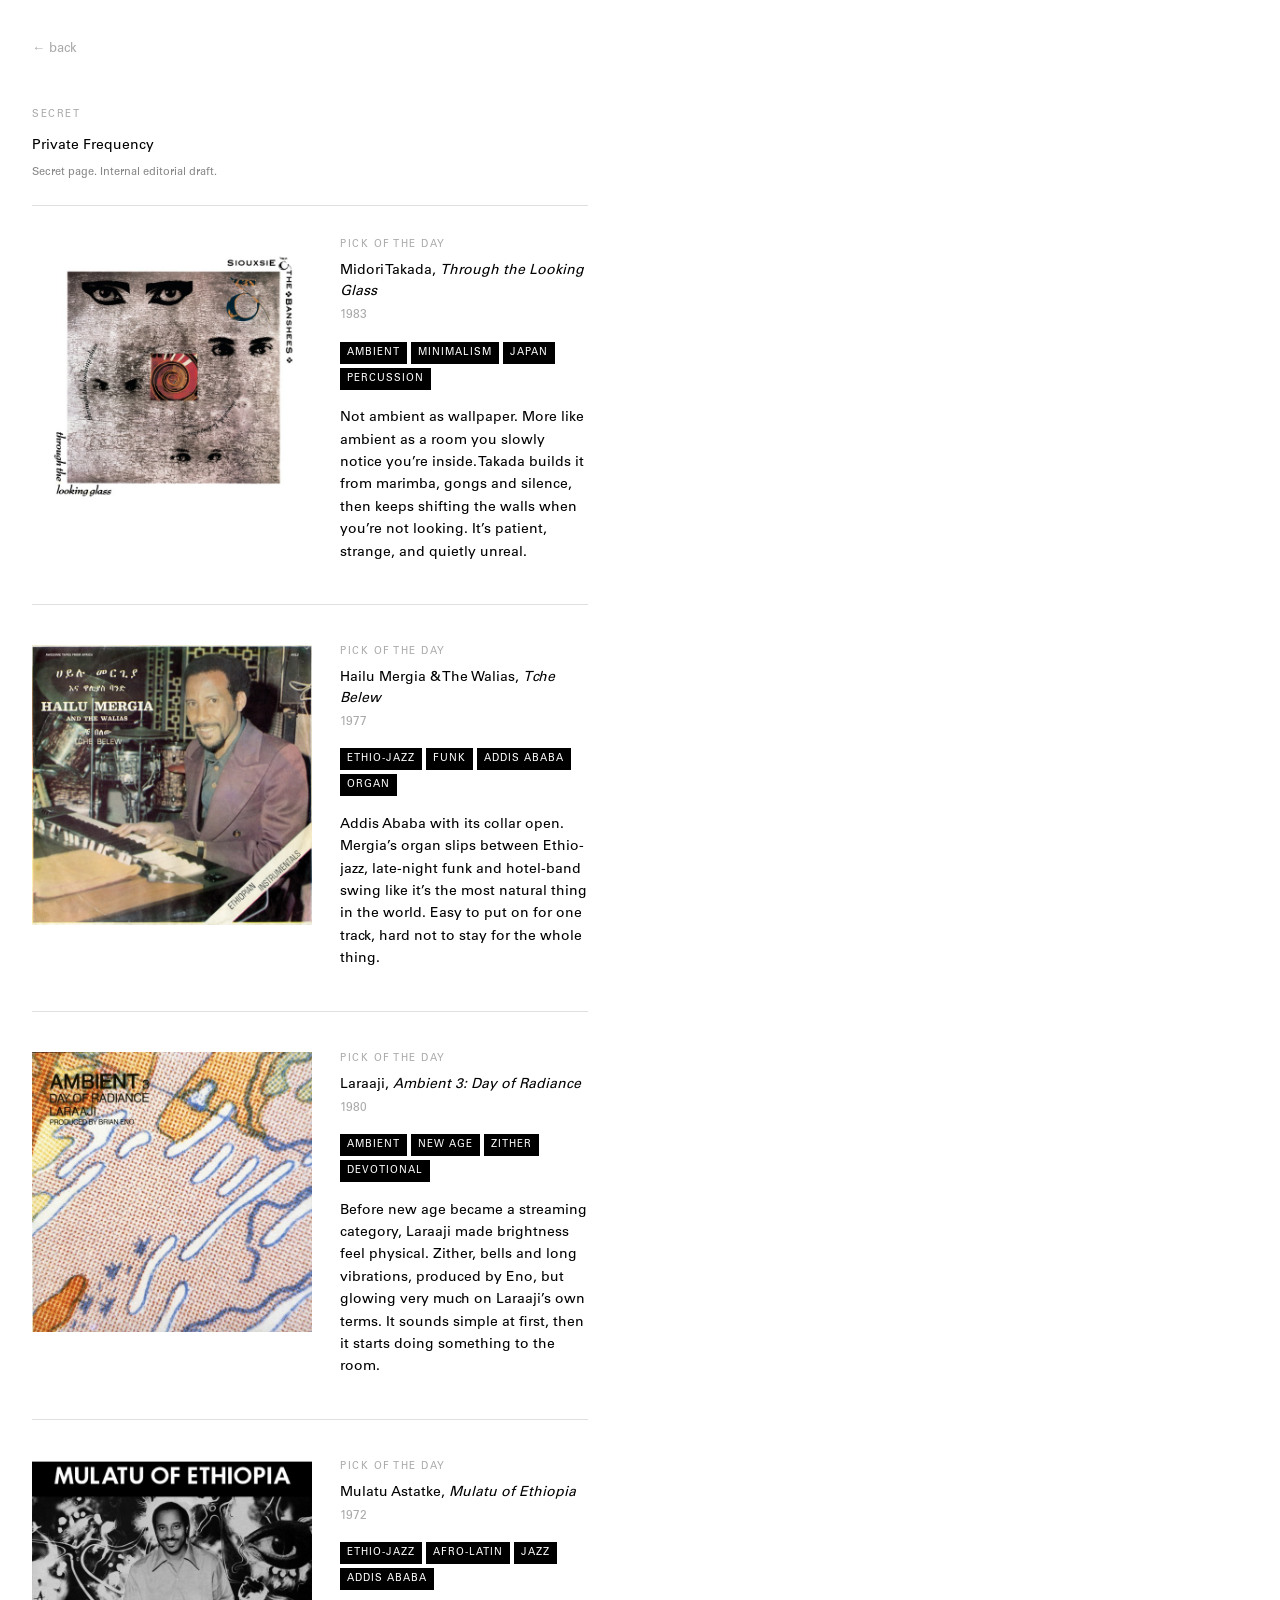
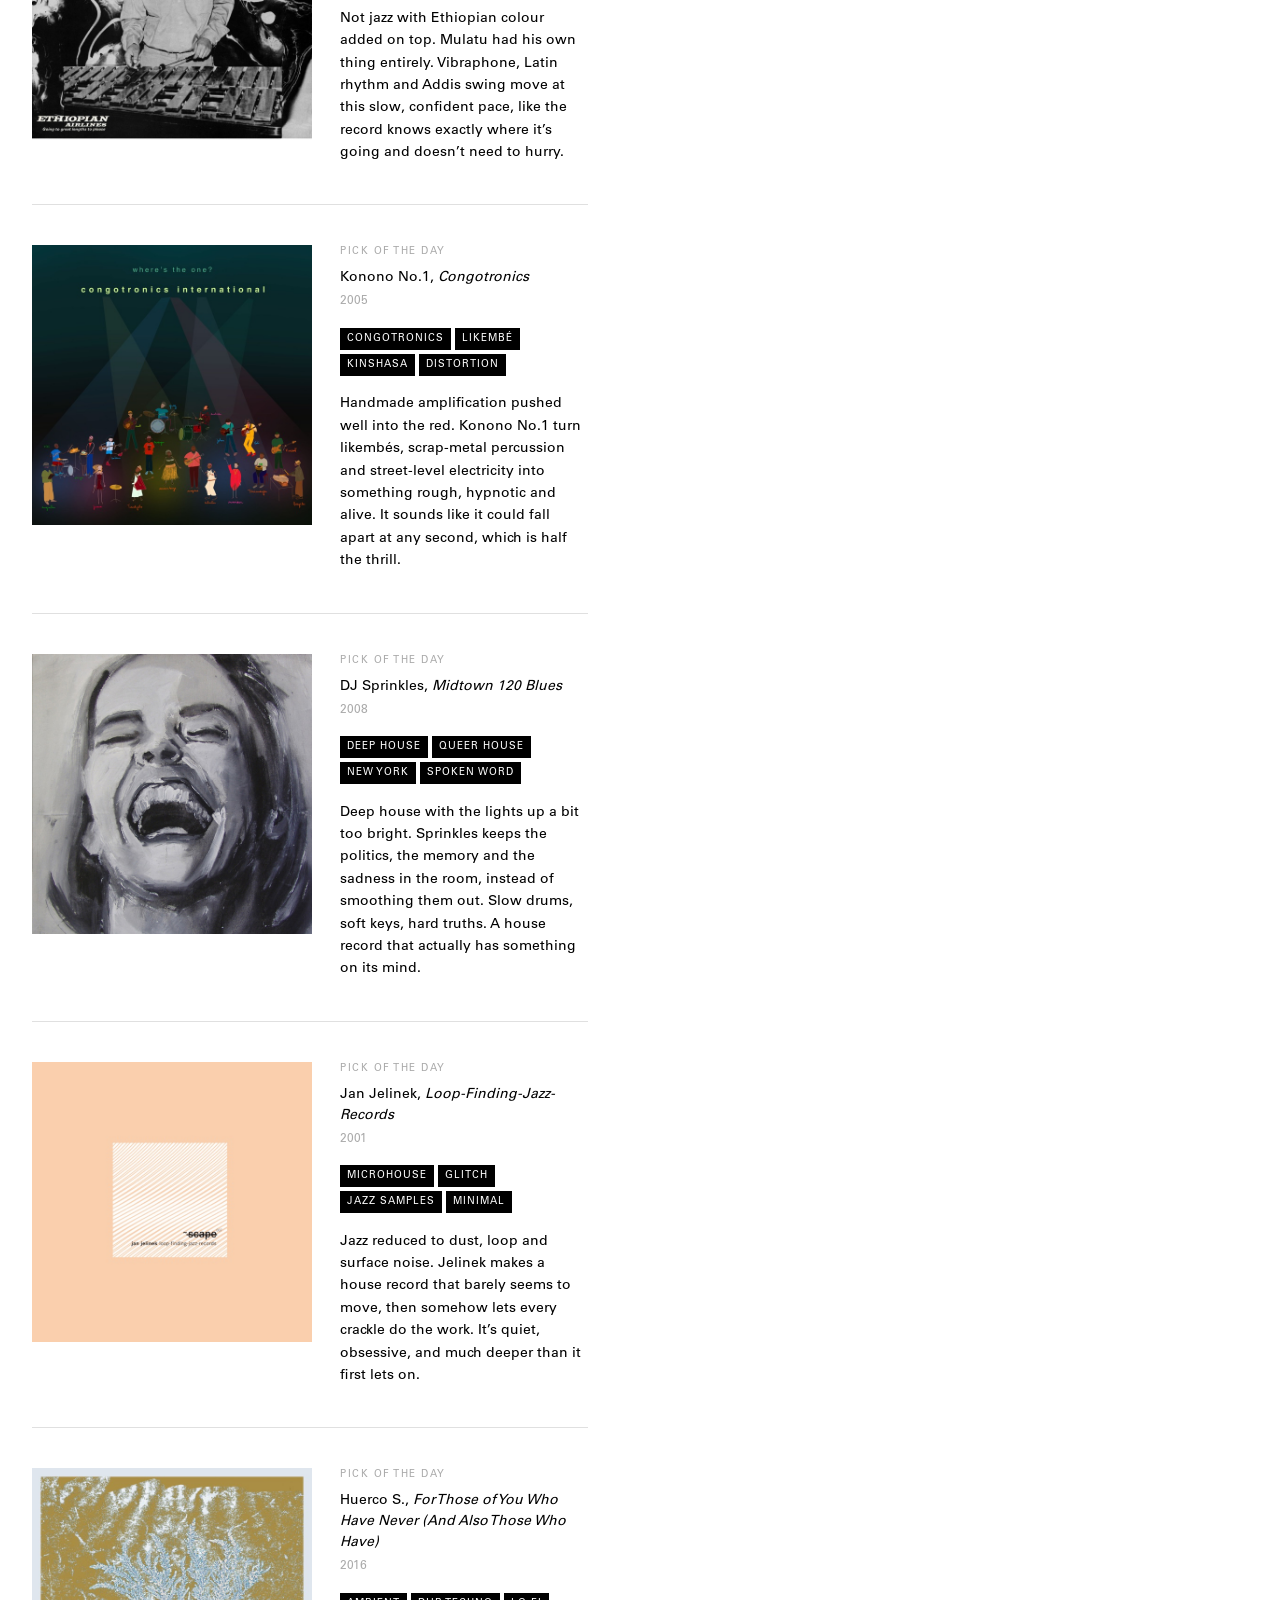
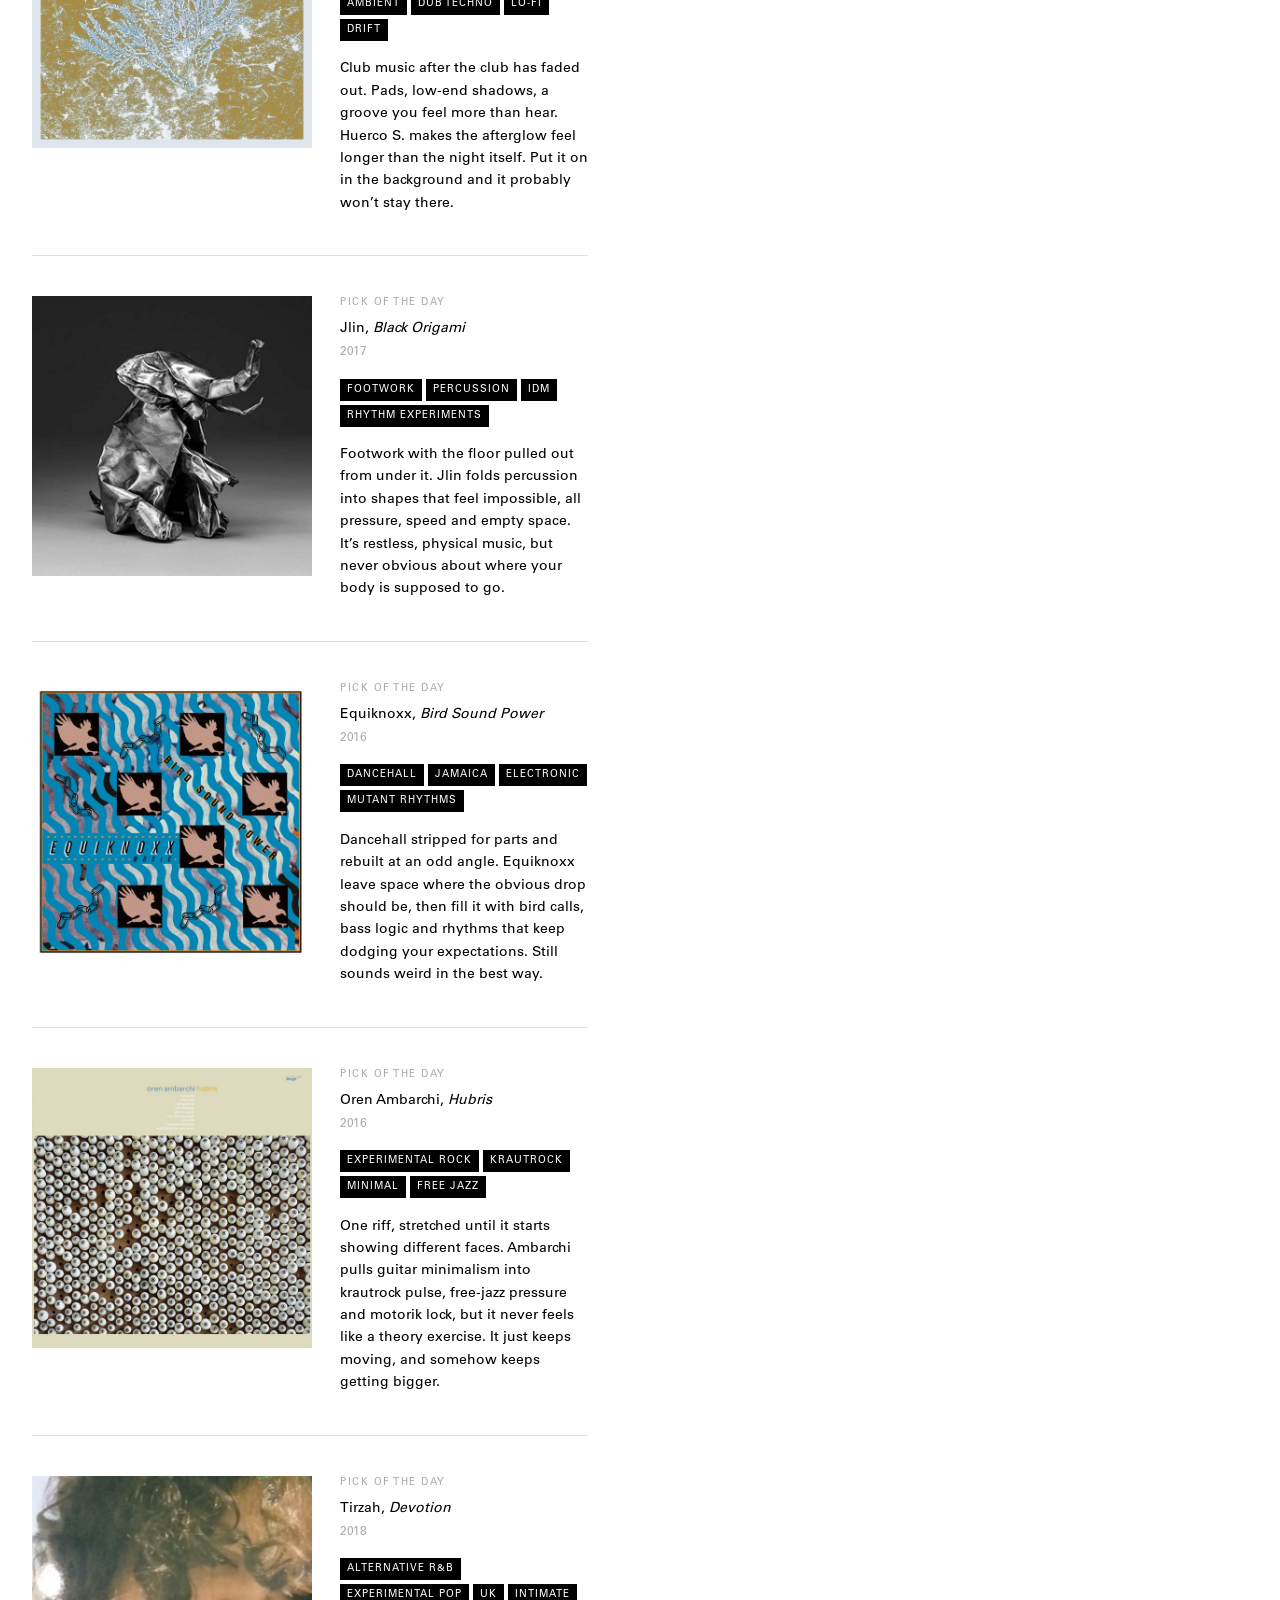
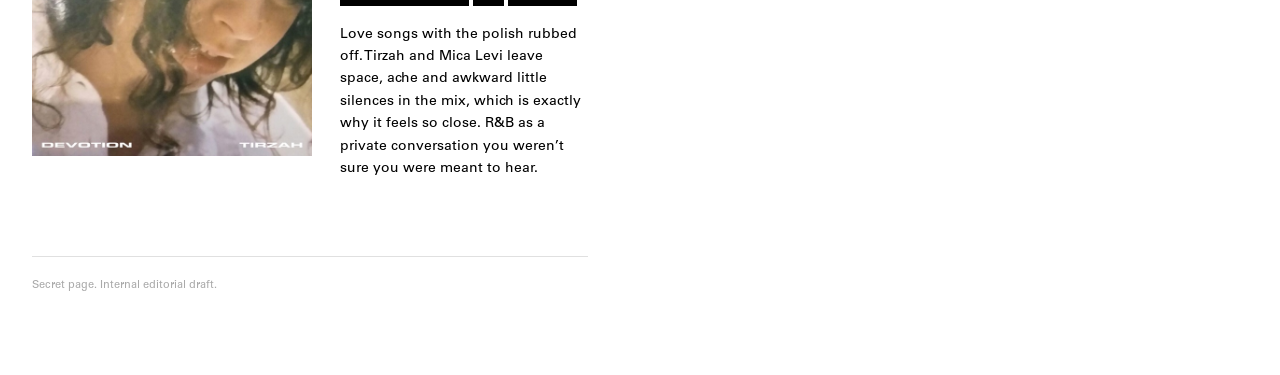
==== commit 02112473: "update copy" ====
--- a/private-frequency.html
+++ b/private-frequency.html
@@ -8,7 +8,7 @@
 
   <meta name="viewport" content="width=device-width, initial-scale=1.0" />
 
-  <title>Private Frequency</title>
+  <title>NTS Daily picks</title>
 
   <link rel="stylesheet" href="style.css" />
 
@@ -248,8 +248,7 @@
 
     <p class="subtitle">
 
-      Twelve records worth disappearing into. Start anywhere.
-
+Secret page. Internal editorial draft.
     </p>
 
     <hr />
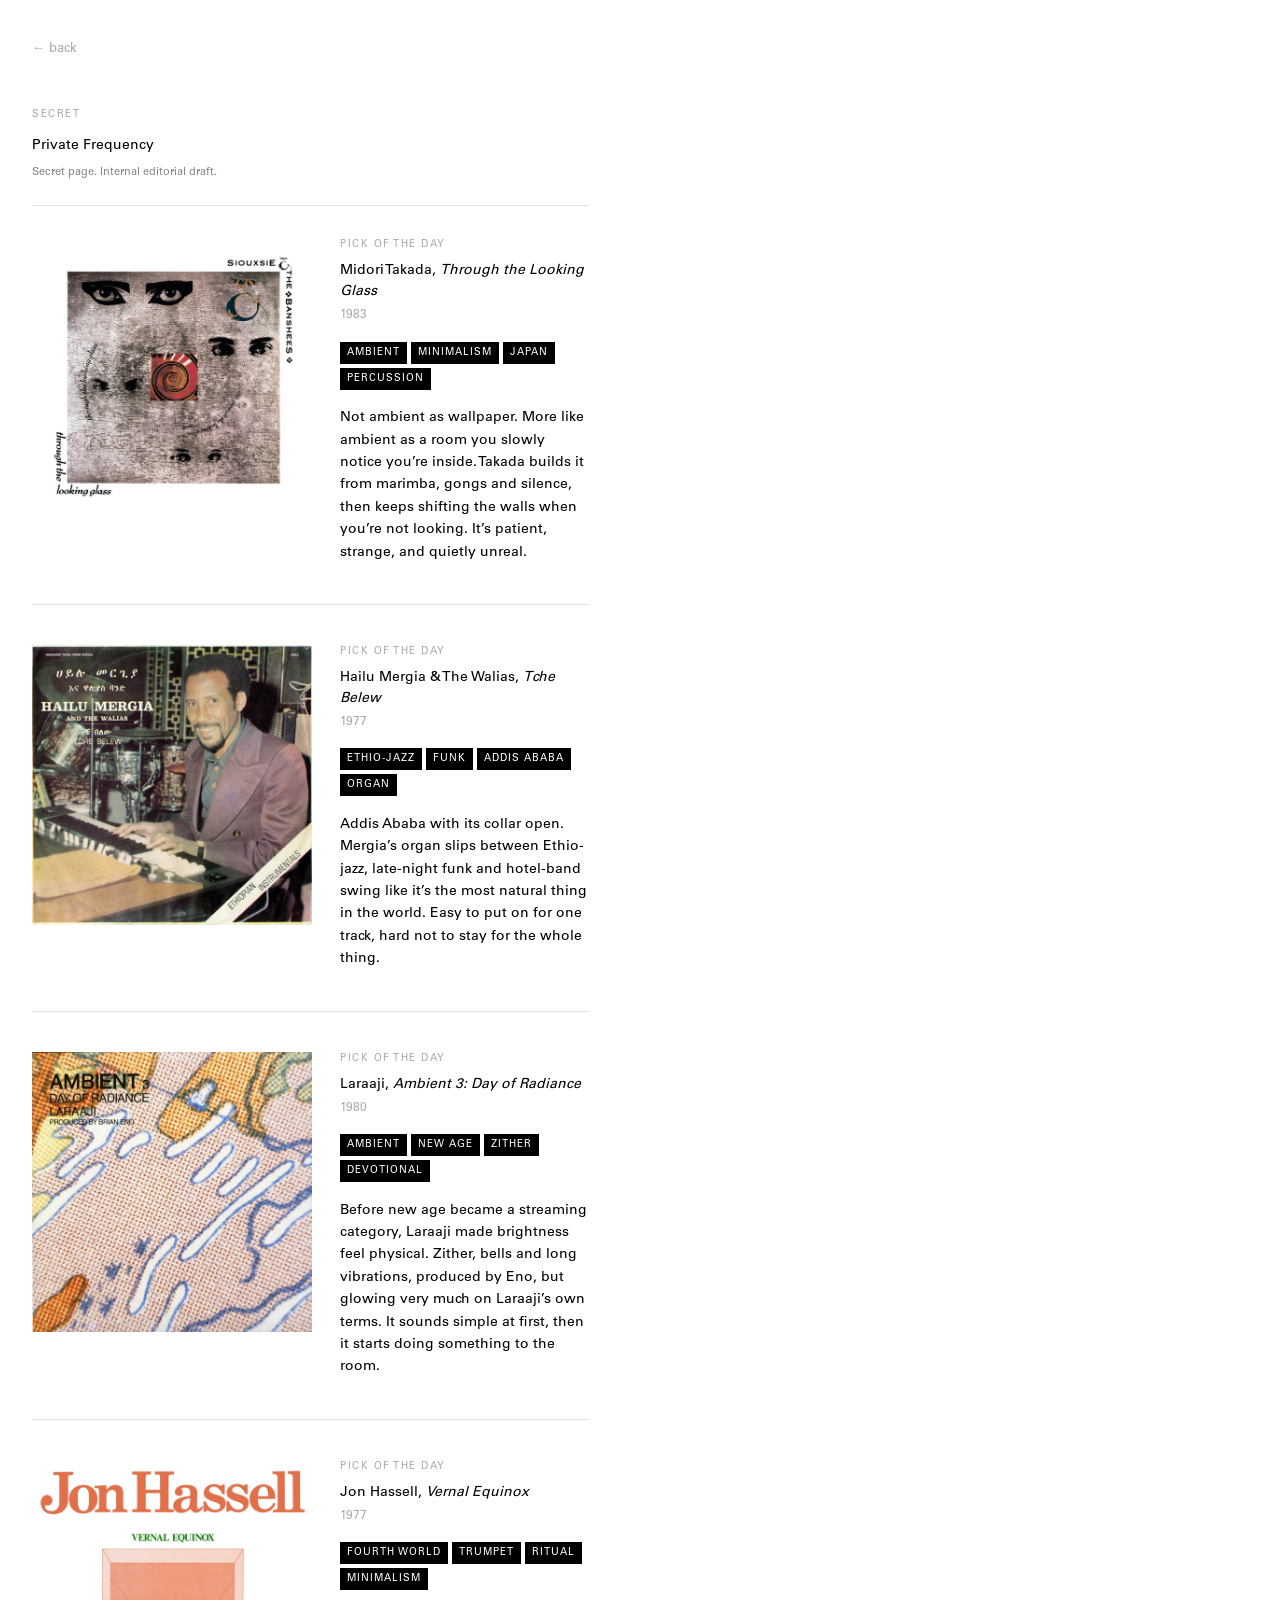
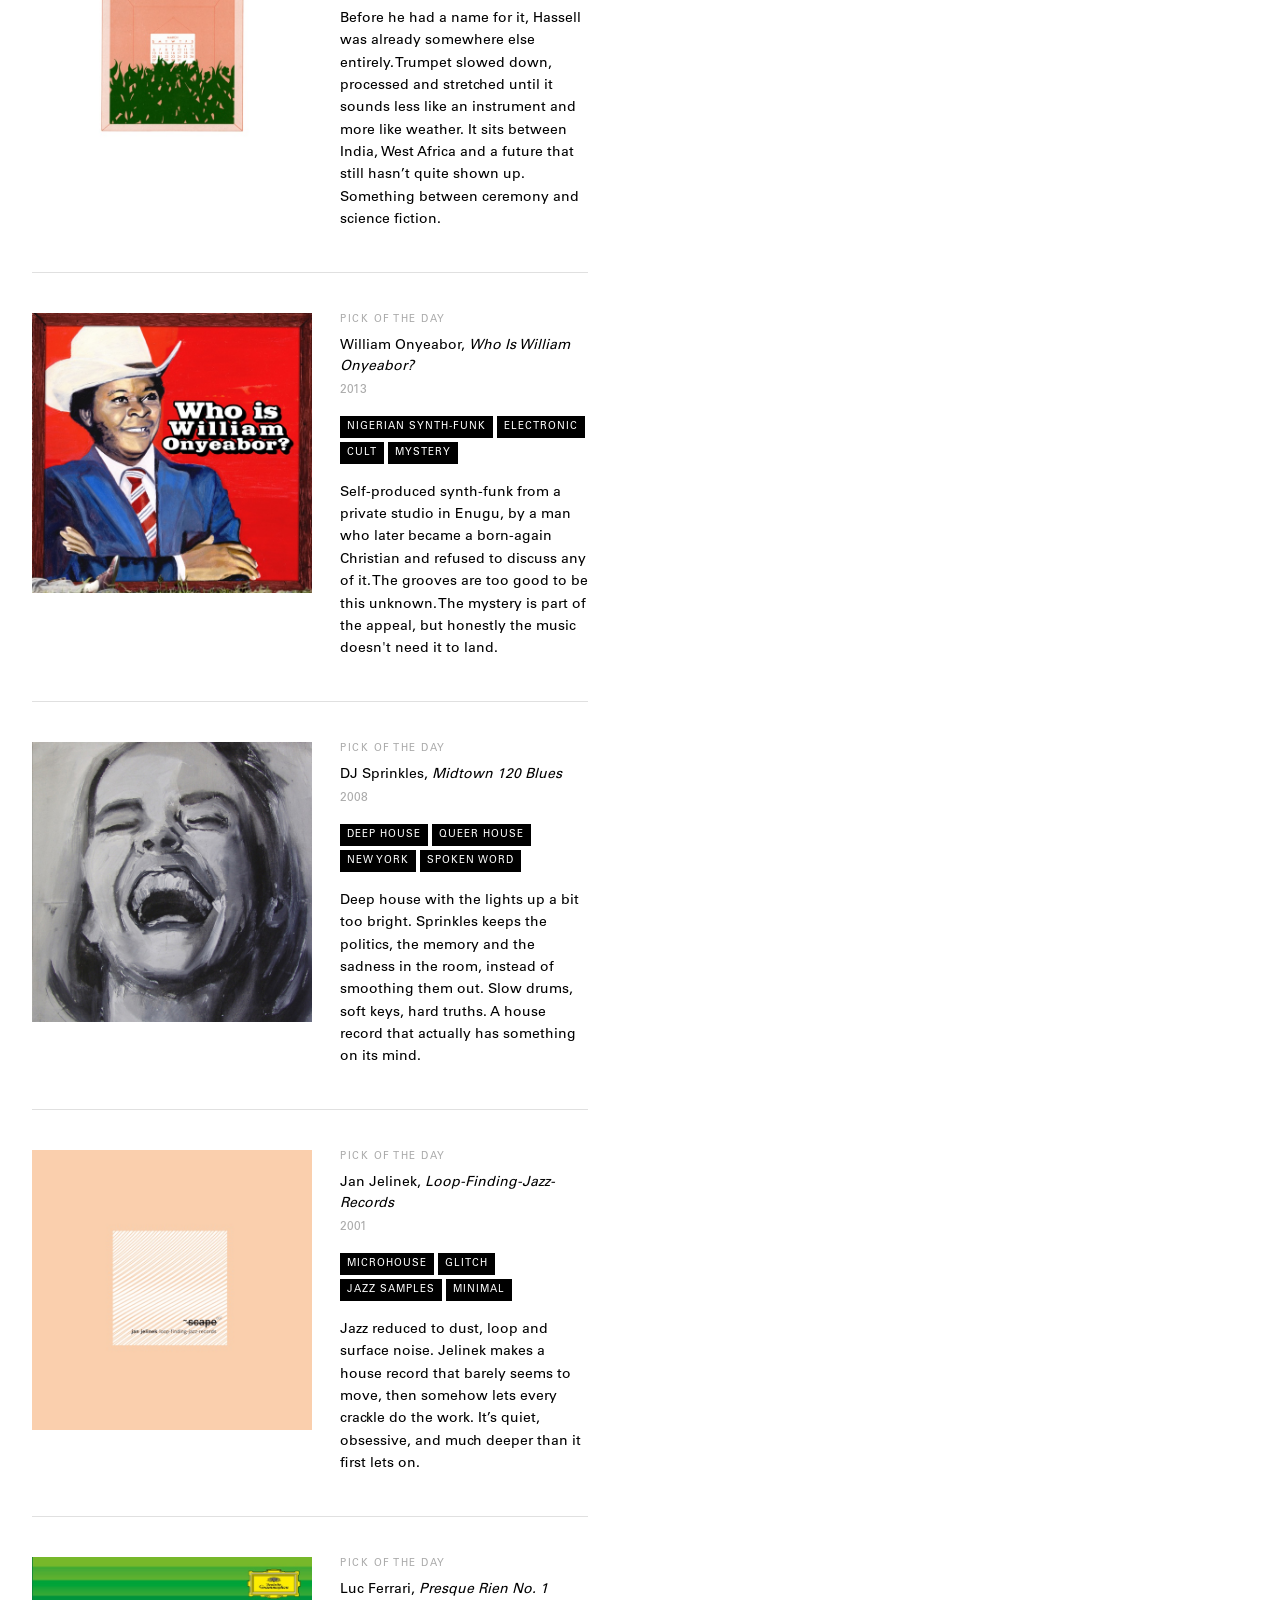
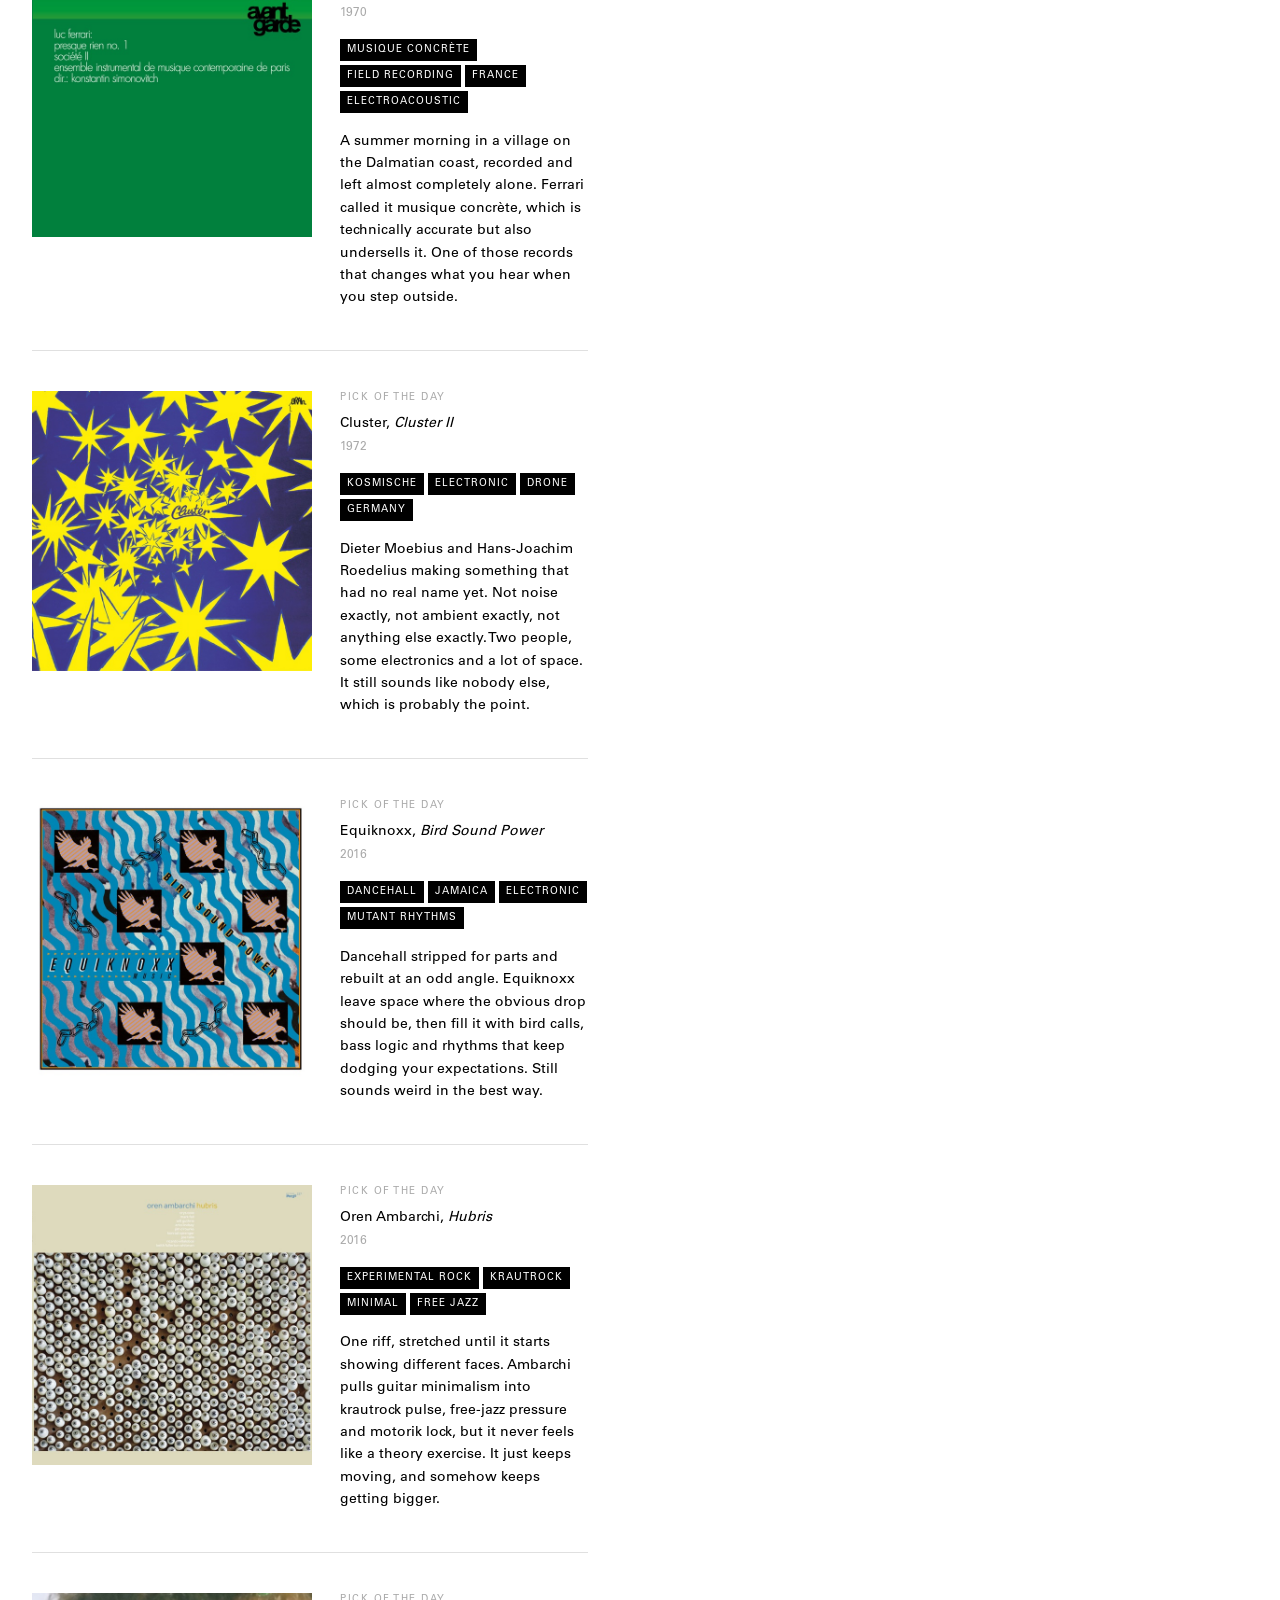
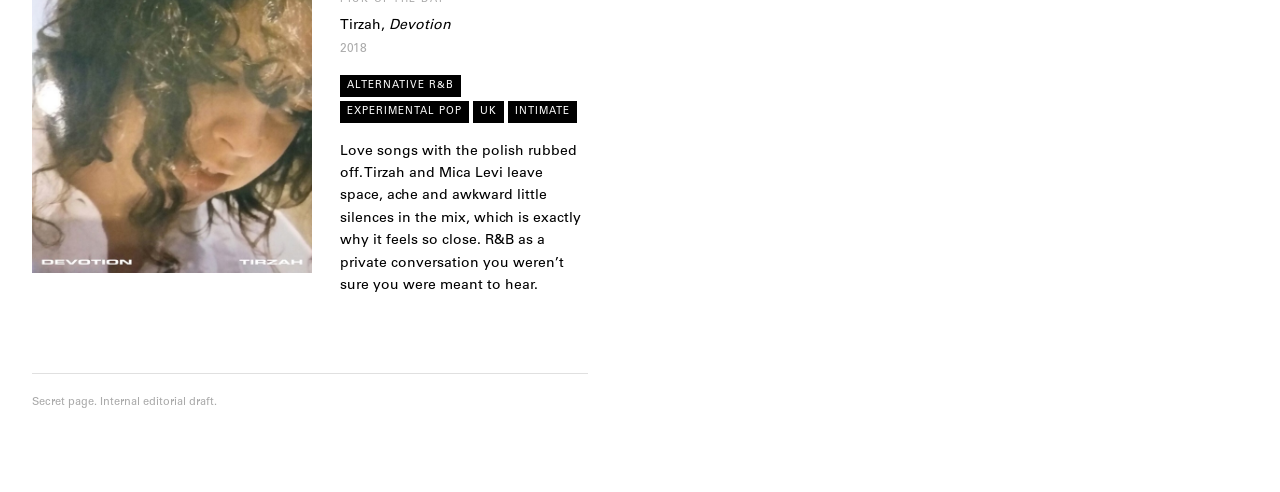
==== commit 0ecdae5a: "update copy and add Deezer links" ====
--- a/private-frequency.html
+++ b/private-frequency.html
@@ -357,244 +357,244 @@
 
           class="pick-image"
 
-          src="assets/picks/mulatu-astatke-mulatu-of-ethiopia.jpg"
-
-          alt="Mulatu Astatke, Mulatu of Ethiopia album cover"
-
-        />
-
-        <div class="pick-content">
-
-          <div class="pick-kicker">Pick of the Day</div>
-
-          <h2 class="pick-title">Mulatu Astatke, <em>Mulatu of Ethiopia</em></h2>
+          src="assets/picks/jon-hassell-vernal-equinox.jpg"
+
+          alt="Jon Hassell, Vernal Equinox album cover"
+
+        />
+
+        <div class="pick-content">
+
+          <div class="pick-kicker">Pick of the Day</div>
+
+          <h2 class="pick-title">Jon Hassell, <em>Vernal Equinox</em></h2>
+
+          <p class="pick-year">1977</p>
+
+          <p class="pick-tags"><span class="tag">Fourth World</span><span class="tag">Trumpet</span><span class="tag">Ritual</span><span class="tag">Minimalism</span></p>
+
+          <p class="pick-copy">
+
+            Before he had a name for it, Hassell was already somewhere else entirely. Trumpet slowed down, processed and stretched until it sounds less like an instrument and more like weather. It sits between India, West Africa and a future that still hasn’t quite shown up. Something between ceremony and science fiction.
+
+          </p>
+
+        </div>
+
+      </article>
+
+      <article class="pick">
+
+        <img
+
+          class="pick-image"
+
+          src="assets/picks/william-onyeabor-who-is-william-onyeabor.jpg"
+
+          alt="William Onyeabor, Who Is William Onyeabor? album cover"
+
+        />
+
+        <div class="pick-content">
+
+          <div class="pick-kicker">Pick of the Day</div>
+
+          <h2 class="pick-title">William Onyeabor, <em>Who Is William Onyeabor?</em></h2>
+
+          <p class="pick-year">2013</p>
+
+          <p class="pick-tags"><span class="tag">Nigerian Synth-Funk</span><span class="tag">Electronic</span><span class="tag">Cult</span><span class="tag">Mystery</span></p>
+
+          <p class="pick-copy">
+
+            Self-produced synth-funk from a private studio in Enugu, by a man who later became a born-again Christian and refused to discuss any of it. The grooves are too good to be this unknown. The mystery is part of the appeal, but honestly the music doesn't need it to land.
+
+          </p>
+
+        </div>
+
+      </article>
+
+      <article class="pick">
+
+        <img
+
+          class="pick-image"
+
+          src="assets/picks/dj-sprinkles-midtown-120-blues.jpg"
+
+          alt="DJ Sprinkles, Midtown 120 Blues album cover"
+
+        />
+
+        <div class="pick-content">
+
+          <div class="pick-kicker">Pick of the Day</div>
+
+          <h2 class="pick-title">DJ Sprinkles, <em>Midtown 120 Blues</em></h2>
+
+          <p class="pick-year">2008</p>
+
+          <p class="pick-tags"><span class="tag">Deep House</span><span class="tag">Queer House</span><span class="tag">New York</span><span class="tag">Spoken Word</span></p>
+
+          <p class="pick-copy">
+
+            Deep house with the lights up a bit too bright. Sprinkles keeps the politics, the memory and the sadness in the room, instead of smoothing them out. Slow drums, soft keys, hard truths. A house record that actually has something on its mind.
+
+          </p>
+
+        </div>
+
+      </article>
+
+      <article class="pick">
+
+        <img
+
+          class="pick-image"
+
+          src="assets/picks/jan-jelinek-loop-finding-jazz-records.jpg"
+
+          alt="Jan Jelinek, Loop-Finding-Jazz-Records album cover"
+
+        />
+
+        <div class="pick-content">
+
+          <div class="pick-kicker">Pick of the Day</div>
+
+          <h2 class="pick-title">Jan Jelinek, <em>Loop-Finding-Jazz-Records</em></h2>
+
+          <p class="pick-year">2001</p>
+
+          <p class="pick-tags"><span class="tag">Microhouse</span><span class="tag">Glitch</span><span class="tag">Jazz Samples</span><span class="tag">Minimal</span></p>
+
+          <p class="pick-copy">
+
+            Jazz reduced to dust, loop and surface noise. Jelinek makes a house record that barely seems to move, then somehow lets every crackle do the work. It’s quiet, obsessive, and much deeper than it first lets on.
+
+          </p>
+
+        </div>
+
+      </article>
+
+      <article class="pick">
+
+        <img
+
+          class="pick-image"
+
+          src="assets/picks/luc-ferrari-presque-rien-no-1.jpg"
+
+          alt="Luc Ferrari, Presque Rien No. 1 album cover"
+
+        />
+
+        <div class="pick-content">
+
+          <div class="pick-kicker">Pick of the Day</div>
+
+          <h2 class="pick-title">Luc Ferrari, <em>Presque Rien No. 1</em></h2>
+
+          <p class="pick-year">1970</p>
+
+          <p class="pick-tags"><span class="tag">Musique Concrète</span><span class="tag">Field Recording</span><span class="tag">France</span><span class="tag">Electroacoustic</span></p>
+
+          <p class="pick-copy">
+
+            A summer morning in a village on the Dalmatian coast, recorded and left almost completely alone. Ferrari called it musique concrète, which is technically accurate but also undersells it. One of those records that changes what you hear when you step outside.
+
+          </p>
+
+        </div>
+
+      </article>
+
+      <article class="pick">
+
+        <img
+
+          class="pick-image"
+
+          src="assets/picks/cluster-cluster-ii.jpg"
+
+          alt="Cluster, Cluster II album cover"
+
+        />
+
+        <div class="pick-content">
+
+          <div class="pick-kicker">Pick of the Day</div>
+
+          <h2 class="pick-title">Cluster, <em>Cluster II</em></h2>
 
           <p class="pick-year">1972</p>
 
-          <p class="pick-tags"><span class="tag">Ethio-Jazz</span><span class="tag">Afro-Latin</span><span class="tag">Jazz</span><span class="tag">Addis Ababa</span></p>
-
-          <p class="pick-copy">
-
-            Not jazz with Ethiopian colour added on top. Mulatu had his own thing entirely. Vibraphone, Latin rhythm and Addis swing move at this slow, confident pace, like the record knows exactly where it’s going and doesn’t need to hurry.
-
-          </p>
-
-        </div>
-
-      </article>
-
-      <article class="pick">
-
-        <img
-
-          class="pick-image"
-
-          src="assets/picks/konono-no-1-congotronics.jpg"
-
-          alt="Konono No.1, Congotronics album cover"
-
-        />
-
-        <div class="pick-content">
-
-          <div class="pick-kicker">Pick of the Day</div>
-
-          <h2 class="pick-title">Konono No.1, <em>Congotronics</em></h2>
-
-          <p class="pick-year">2005</p>
-
-          <p class="pick-tags"><span class="tag">Congotronics</span><span class="tag">Likembé</span><span class="tag">Kinshasa</span><span class="tag">Distortion</span></p>
-
-          <p class="pick-copy">
-
-            Handmade amplification pushed well into the red. Konono No.1 turn likembés, scrap-metal percussion and street-level electricity into something rough, hypnotic and alive. It sounds like it could fall apart at any second, which is half the thrill.
-
-          </p>
-
-        </div>
-
-      </article>
-
-      <article class="pick">
-
-        <img
-
-          class="pick-image"
-
-          src="assets/picks/dj-sprinkles-midtown-120-blues.jpg"
-
-          alt="DJ Sprinkles, Midtown 120 Blues album cover"
-
-        />
-
-        <div class="pick-content">
-
-          <div class="pick-kicker">Pick of the Day</div>
-
-          <h2 class="pick-title">DJ Sprinkles, <em>Midtown 120 Blues</em></h2>
-
-          <p class="pick-year">2008</p>
-
-          <p class="pick-tags"><span class="tag">Deep House</span><span class="tag">Queer House</span><span class="tag">New York</span><span class="tag">Spoken Word</span></p>
-
-          <p class="pick-copy">
-
-            Deep house with the lights up a bit too bright. Sprinkles keeps the politics, the memory and the sadness in the room, instead of smoothing them out. Slow drums, soft keys, hard truths. A house record that actually has something on its mind.
-
-          </p>
-
-        </div>
-
-      </article>
-
-      <article class="pick">
-
-        <img
-
-          class="pick-image"
-
-          src="assets/picks/jan-jelinek-loop-finding-jazz-records.jpg"
-
-          alt="Jan Jelinek, Loop-Finding-Jazz-Records album cover"
-
-        />
-
-        <div class="pick-content">
-
-          <div class="pick-kicker">Pick of the Day</div>
-
-          <h2 class="pick-title">Jan Jelinek, <em>Loop-Finding-Jazz-Records</em></h2>
-
-          <p class="pick-year">2001</p>
-
-          <p class="pick-tags"><span class="tag">Microhouse</span><span class="tag">Glitch</span><span class="tag">Jazz Samples</span><span class="tag">Minimal</span></p>
-
-          <p class="pick-copy">
-
-            Jazz reduced to dust, loop and surface noise. Jelinek makes a house record that barely seems to move, then somehow lets every crackle do the work. It’s quiet, obsessive, and much deeper than it first lets on.
-
-          </p>
-
-        </div>
-
-      </article>
-
-      <article class="pick">
-
-        <img
-
-          class="pick-image"
-
-          src="assets/picks/huerco-s-for-those-of-you-who-have-never-and-also-those-who-have.jpg"
-
-          alt="Huerco S., For Those of You Who Have Never (And Also Those Who Have) album cover"
-
-        />
-
-        <div class="pick-content">
-
-          <div class="pick-kicker">Pick of the Day</div>
-
-          <h2 class="pick-title">Huerco S., <em>For Those of You Who Have Never (And Also Those Who Have)</em></h2>
+          <p class="pick-tags"><span class="tag">Kosmische</span><span class="tag">Electronic</span><span class="tag">Drone</span><span class="tag">Germany</span></p>
+
+          <p class="pick-copy">
+
+            Dieter Moebius and Hans-Joachim Roedelius making something that had no real name yet. Not noise exactly, not ambient exactly, not anything else exactly. Two people, some electronics and a lot of space. It still sounds like nobody else, which is probably the point.
+
+          </p>
+
+        </div>
+
+      </article>
+
+      <article class="pick">
+
+        <img
+
+          class="pick-image"
+
+          src="assets/picks/equiknoxx-bird-sound-power.jpg"
+
+          alt="Equiknoxx, Bird Sound Power album cover"
+
+        />
+
+        <div class="pick-content">
+
+          <div class="pick-kicker">Pick of the Day</div>
+
+          <h2 class="pick-title">Equiknoxx, <em>Bird Sound Power</em></h2>
 
           <p class="pick-year">2016</p>
 
-          <p class="pick-tags"><span class="tag">Ambient</span><span class="tag">Dub Techno</span><span class="tag">Lo-Fi</span><span class="tag">Drift</span></p>
-
-          <p class="pick-copy">
-
-            Club music after the club has faded out. Pads, low-end shadows, a groove you feel more than hear. Huerco S. makes the afterglow feel longer than the night itself. Put it on in the background and it probably won’t stay there.
-
-          </p>
-
-        </div>
-
-      </article>
-
-      <article class="pick">
-
-        <img
-
-          class="pick-image"
-
-          src="assets/picks/jlin-black-origami.jpg"
-
-          alt="Jlin, Black Origami album cover"
-
-        />
-
-        <div class="pick-content">
-
-          <div class="pick-kicker">Pick of the Day</div>
-
-          <h2 class="pick-title">Jlin, <em>Black Origami</em></h2>
-
-          <p class="pick-year">2017</p>
-
-          <p class="pick-tags"><span class="tag">Footwork</span><span class="tag">Percussion</span><span class="tag">IDM</span><span class="tag">Rhythm Experiments</span></p>
-
-          <p class="pick-copy">
-
-            Footwork with the floor pulled out from under it. Jlin folds percussion into shapes that feel impossible, all pressure, speed and empty space. It’s restless, physical music, but never obvious about where your body is supposed to go.
-
-          </p>
-
-        </div>
-
-      </article>
-
-      <article class="pick">
-
-        <img
-
-          class="pick-image"
-
-          src="assets/picks/equiknoxx-bird-sound-power.jpg"
-
-          alt="Equiknoxx, Bird Sound Power album cover"
-
-        />
-
-        <div class="pick-content">
-
-          <div class="pick-kicker">Pick of the Day</div>
-
-          <h2 class="pick-title">Equiknoxx, <em>Bird Sound Power</em></h2>
+          <p class="pick-tags"><span class="tag">Dancehall</span><span class="tag">Jamaica</span><span class="tag">Electronic</span><span class="tag">Mutant Rhythms</span></p>
+
+          <p class="pick-copy">
+
+            Dancehall stripped for parts and rebuilt at an odd angle. Equiknoxx leave space where the obvious drop should be, then fill it with bird calls, bass logic and rhythms that keep dodging your expectations. Still sounds weird in the best way.
+
+          </p>
+
+        </div>
+
+      </article>
+
+      <article class="pick">
+
+        <img
+
+          class="pick-image"
+
+          src="assets/picks/oren-ambarchi-hubris.jpg"
+
+          alt="Oren Ambarchi, Hubris album cover"
+
+        />
+
+        <div class="pick-content">
+
+          <div class="pick-kicker">Pick of the Day</div>
+
+          <h2 class="pick-title">Oren Ambarchi, <em>Hubris</em></h2>
 
           <p class="pick-year">2016</p>
 
-          <p class="pick-tags"><span class="tag">Dancehall</span><span class="tag">Jamaica</span><span class="tag">Electronic</span><span class="tag">Mutant Rhythms</span></p>
-
-          <p class="pick-copy">
-
-            Dancehall stripped for parts and rebuilt at an odd angle. Equiknoxx leave space where the obvious drop should be, then fill it with bird calls, bass logic and rhythms that keep dodging your expectations. Still sounds weird in the best way.
-
-          </p>
-
-        </div>
-
-      </article>
-
-      <article class="pick">
-
-        <img
-
-          class="pick-image"
-
-          src="assets/picks/oren-ambarchi-hubris.jpg"
-
-          alt="Oren Ambarchi, Hubris album cover"
-
-        />
-
-        <div class="pick-content">
-
-          <div class="pick-kicker">Pick of the Day</div>
-
-          <h2 class="pick-title">Oren Ambarchi, <em>Hubris</em></h2>
-
-          <p class="pick-year">2016</p>
-
           <p class="pick-tags"><span class="tag">Experimental Rock</span><span class="tag">Krautrock</span><span class="tag">Minimal</span><span class="tag">Free Jazz</span></p>
 
           <p class="pick-copy">
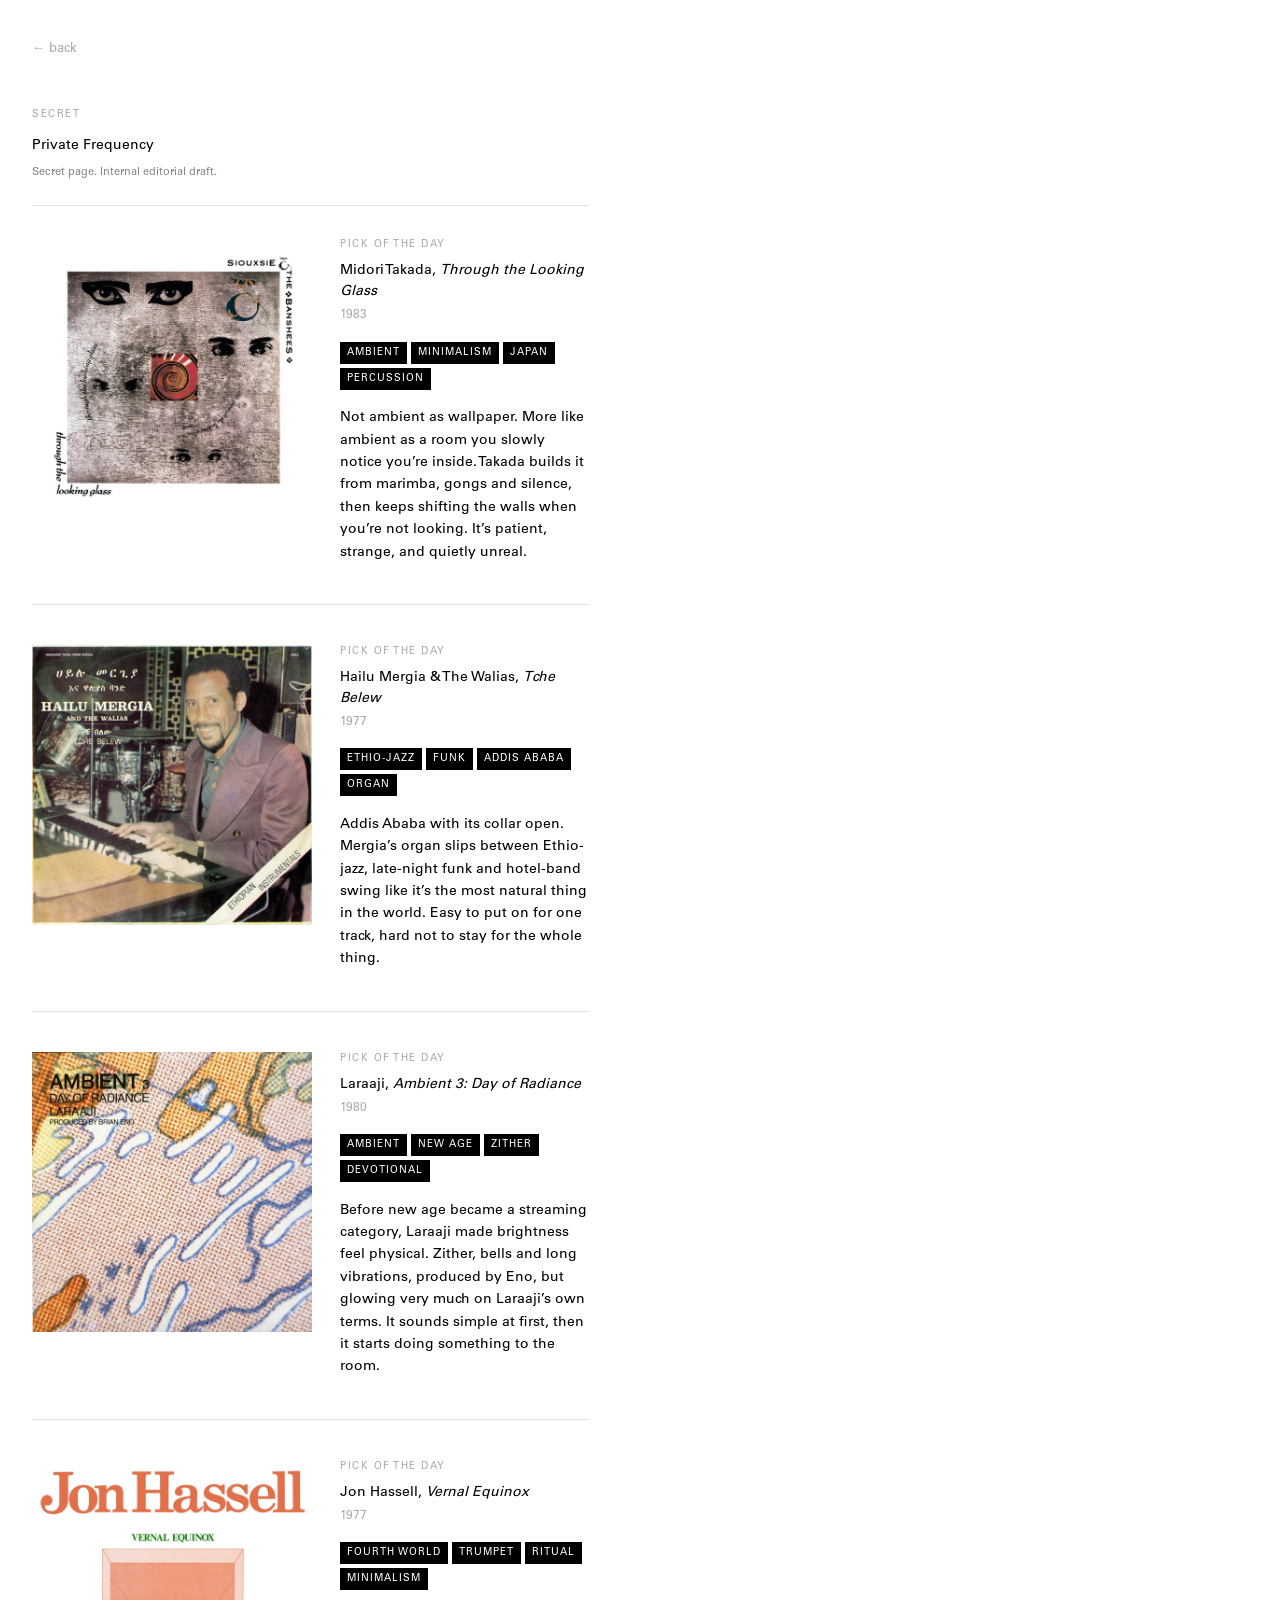
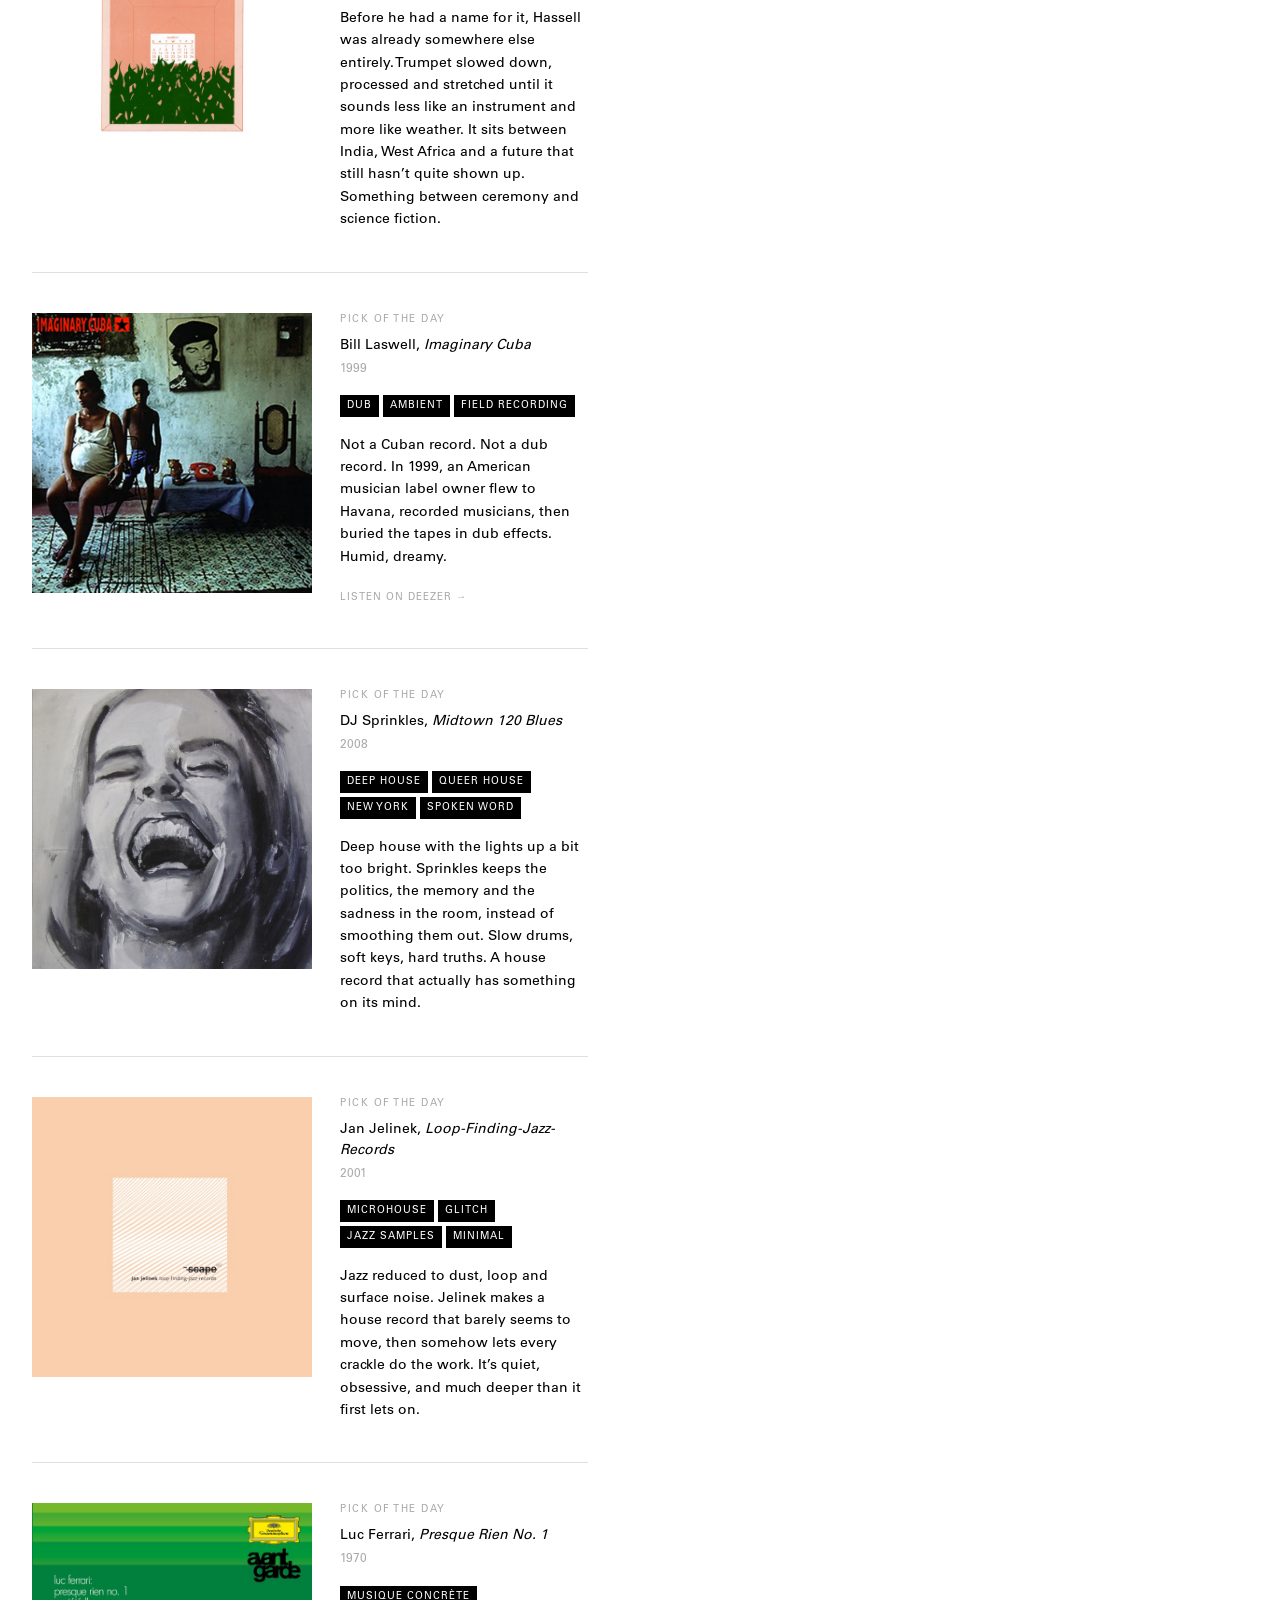
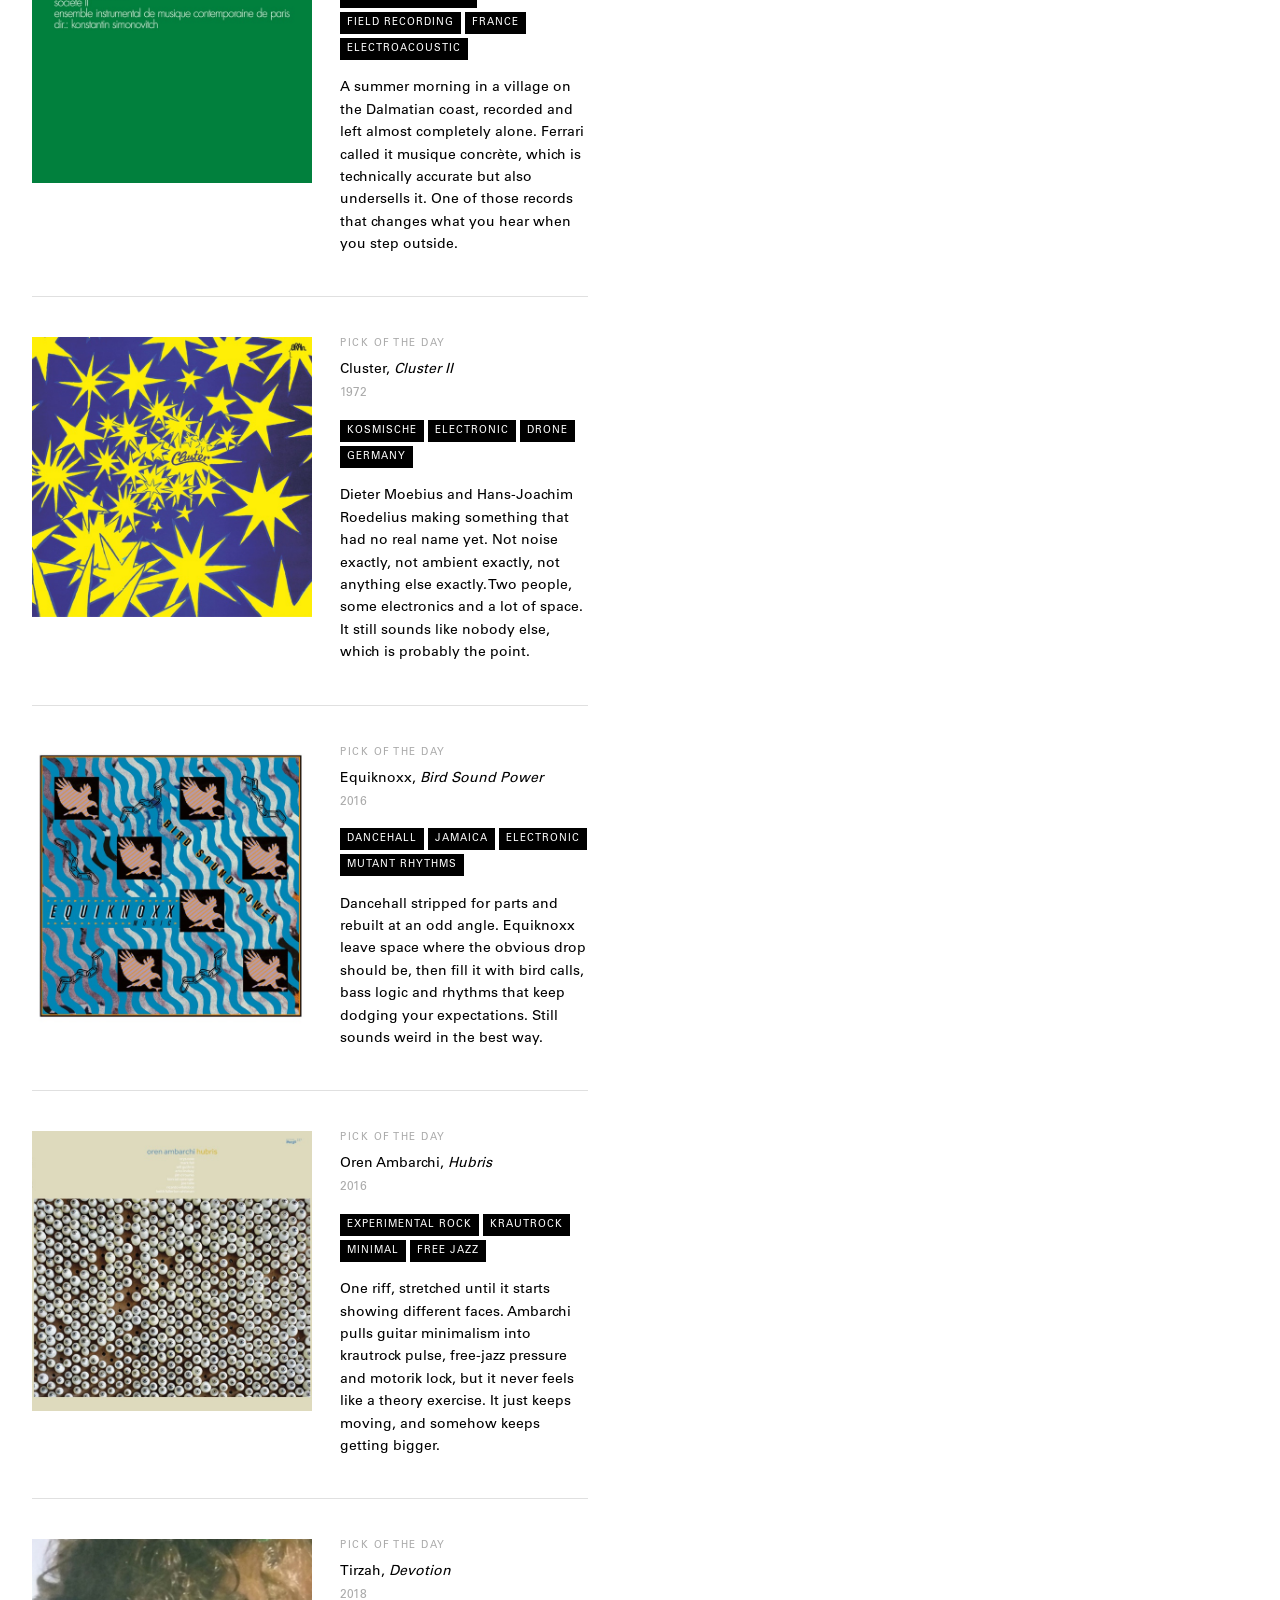
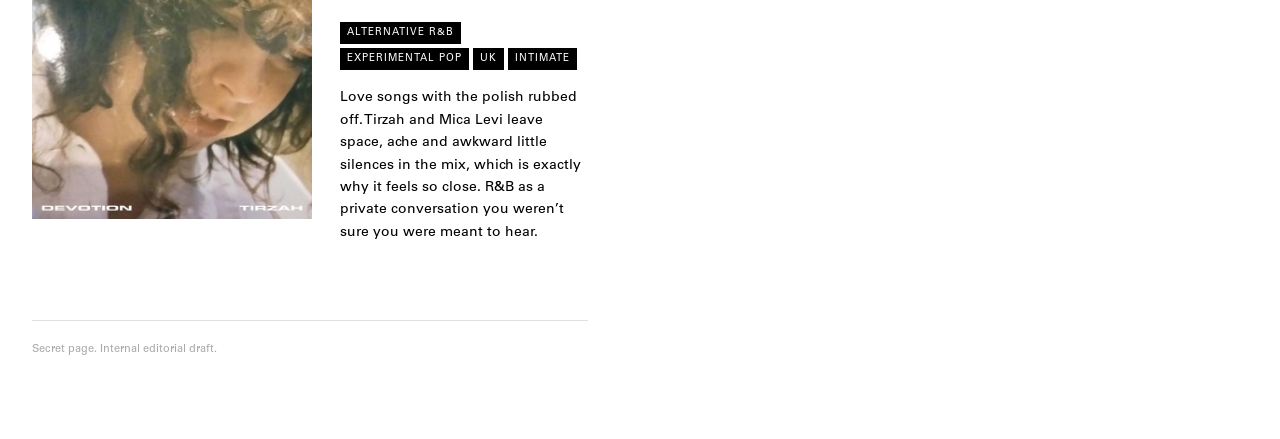
==== commit f14f90dc: "replace Onyeabor with Bill Laswell, fix back link, add Deezer Co-Authored-By: Claude Sonnet 4.6 <nor" ====
--- a/private-frequency.html
+++ b/private-frequency.html
@@ -200,12 +200,28 @@
 
       color: #000;
 
-      margin-bottom: 0;
+      margin-bottom: .6rem;
 
       line-height: 1.6;
 
     }
 
+    .pick-listen {
+
+      font-size: 10px;
+
+      letter-spacing: .1em;
+
+      text-transform: uppercase;
+
+      color: #aaa;
+
+      text-decoration: none;
+
+    }
+
+    .pick-listen:hover { color: #000; }
+
     @media (max-width: 640px) {
 
       .wrap {
@@ -240,7 +256,7 @@
 
   <main class="wrap">
 
-    <a class="back" href="/">← back</a>
+    <a class="back" href="https://who-the-f-is-jaad.github.io/jaad/">← back</a>
 
     <div class="eyebrow">Secret</div>
 
@@ -389,27 +405,29 @@
 
           class="pick-image"
 
-          src="assets/picks/william-onyeabor-who-is-william-onyeabor.jpg"
-
-          alt="William Onyeabor, Who Is William Onyeabor? album cover"
-
-        />
-
-        <div class="pick-content">
-
-          <div class="pick-kicker">Pick of the Day</div>
-
-          <h2 class="pick-title">William Onyeabor, <em>Who Is William Onyeabor?</em></h2>
-
-          <p class="pick-year">2013</p>
-
-          <p class="pick-tags"><span class="tag">Nigerian Synth-Funk</span><span class="tag">Electronic</span><span class="tag">Cult</span><span class="tag">Mystery</span></p>
-
-          <p class="pick-copy">
-
-            Self-produced synth-funk from a private studio in Enugu, by a man who later became a born-again Christian and refused to discuss any of it. The grooves are too good to be this unknown. The mystery is part of the appeal, but honestly the music doesn't need it to land.
-
-          </p>
+          src="assets/picks/bill-laswell-imaginary-cuba.avif"
+
+          alt="Bill Laswell, Imaginary Cuba album cover"
+
+        />
+
+        <div class="pick-content">
+
+          <div class="pick-kicker">Pick of the Day</div>
+
+          <h2 class="pick-title">Bill Laswell, <em>Imaginary Cuba</em></h2>
+
+          <p class="pick-year">1999</p>
+
+          <p class="pick-tags"><span class="tag">Dub</span><span class="tag">Ambient</span><span class="tag">Field Recording</span></p>
+
+          <p class="pick-copy">
+
+            Not a Cuban record. Not a dub record. In 1999, an American musician label owner flew to Havana, recorded musicians, then buried the tapes in dub effects. Humid, dreamy.
+
+          </p>
+
+          <a class="pick-listen" href="https://www.deezer.com/us/album/107932" target="_blank" rel="noopener">Listen on Deezer →</a>
 
         </div>
 
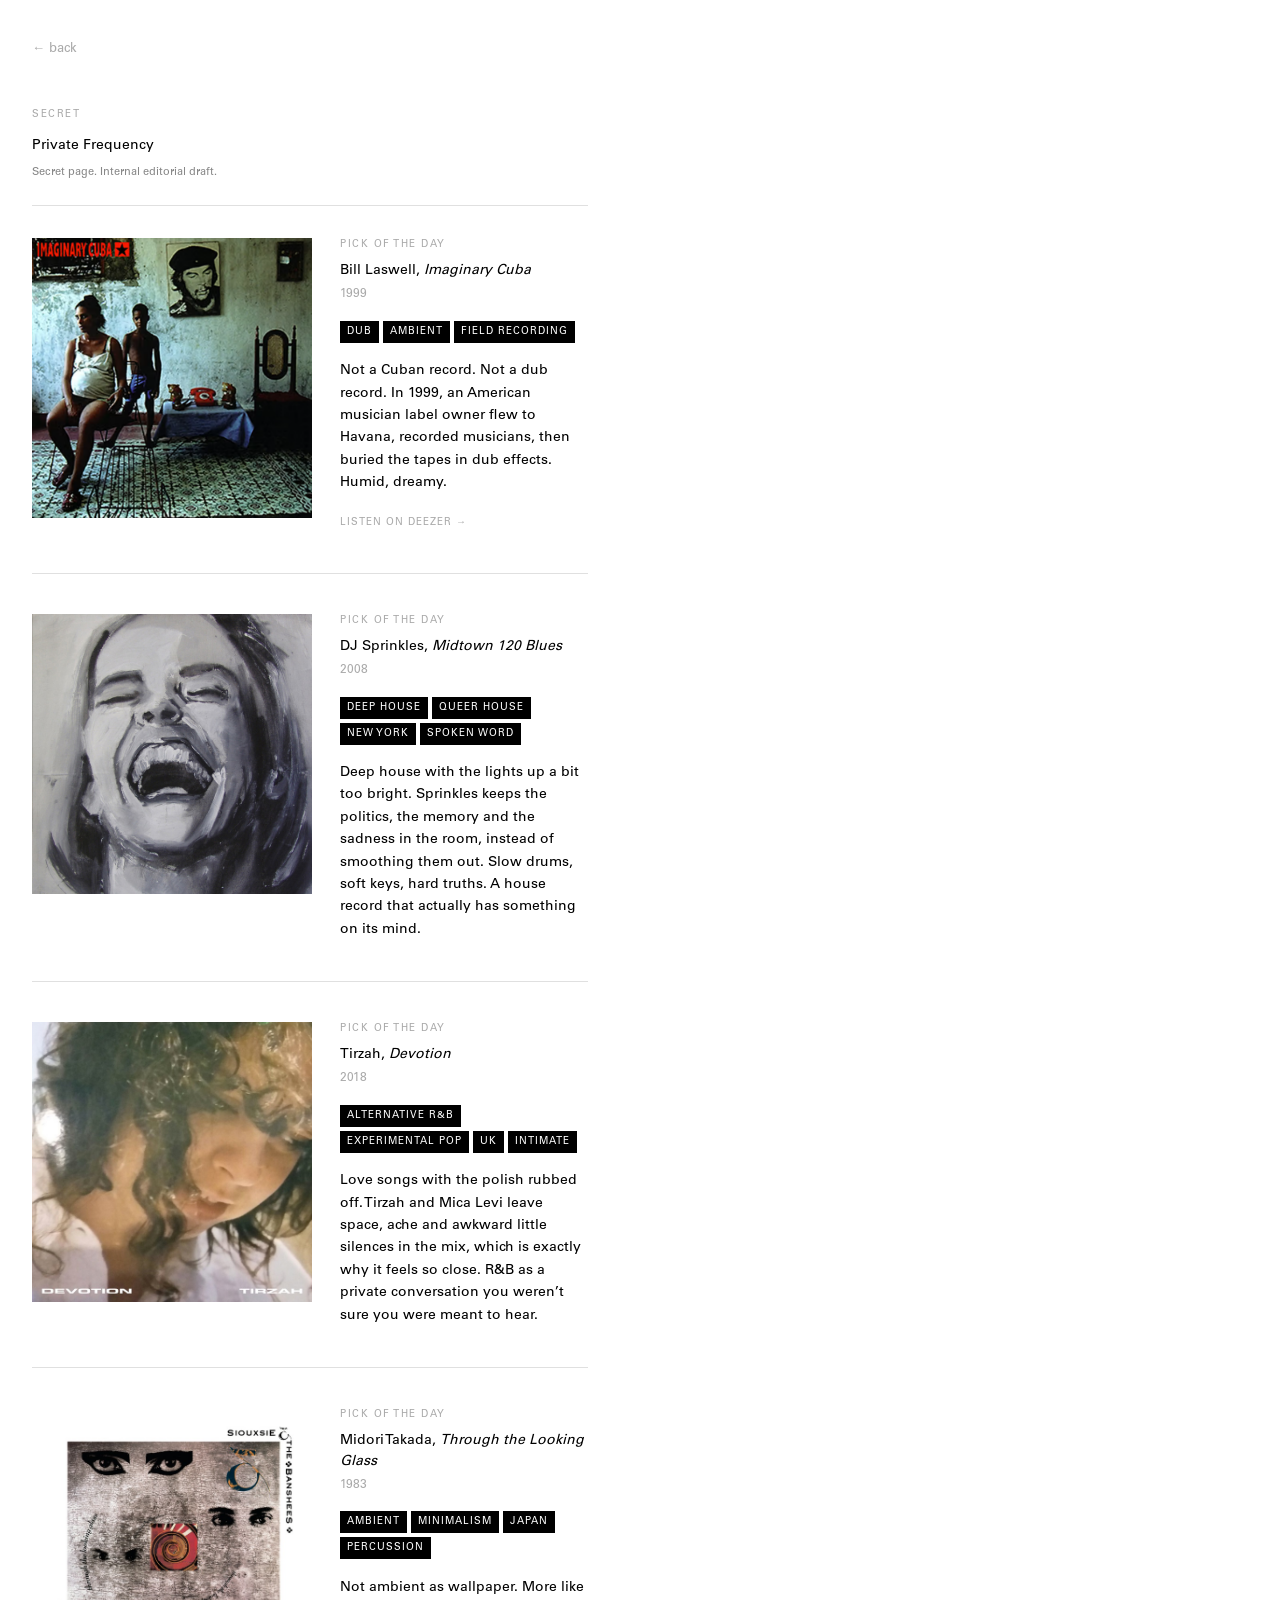
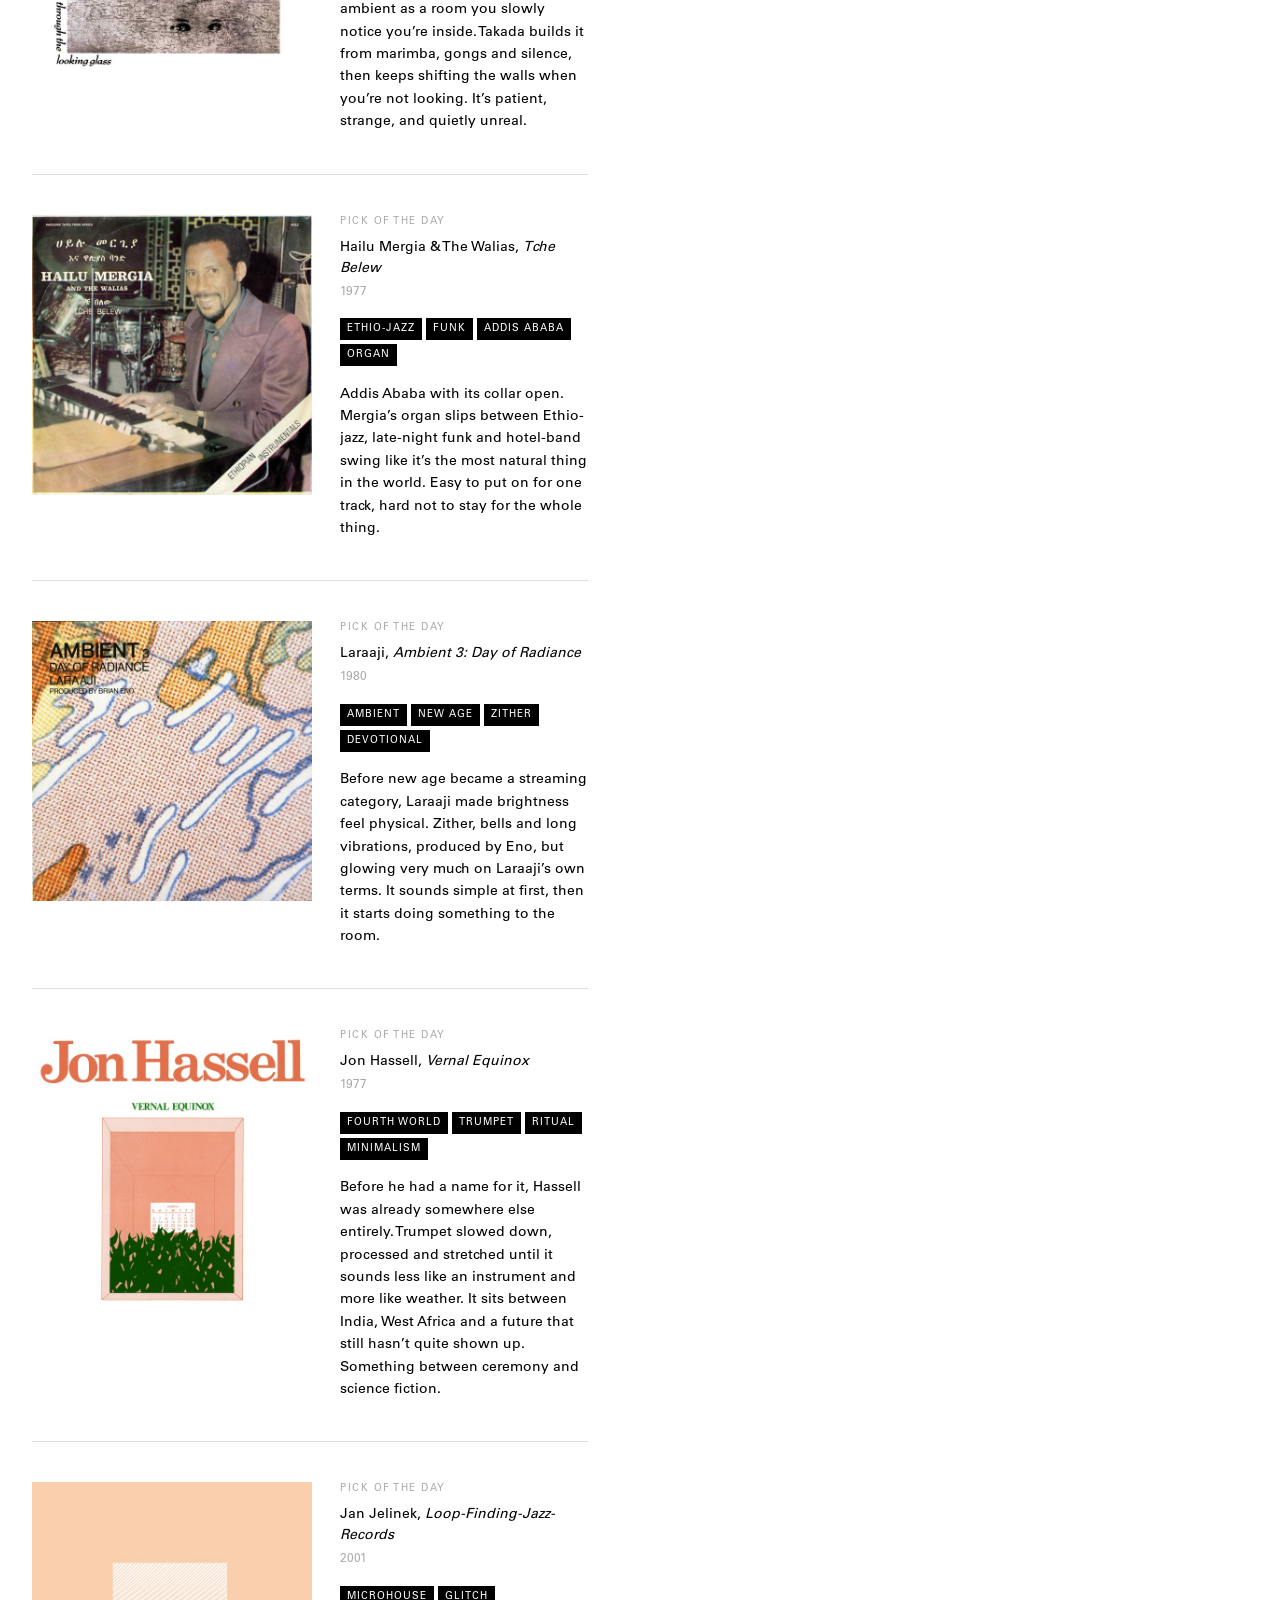
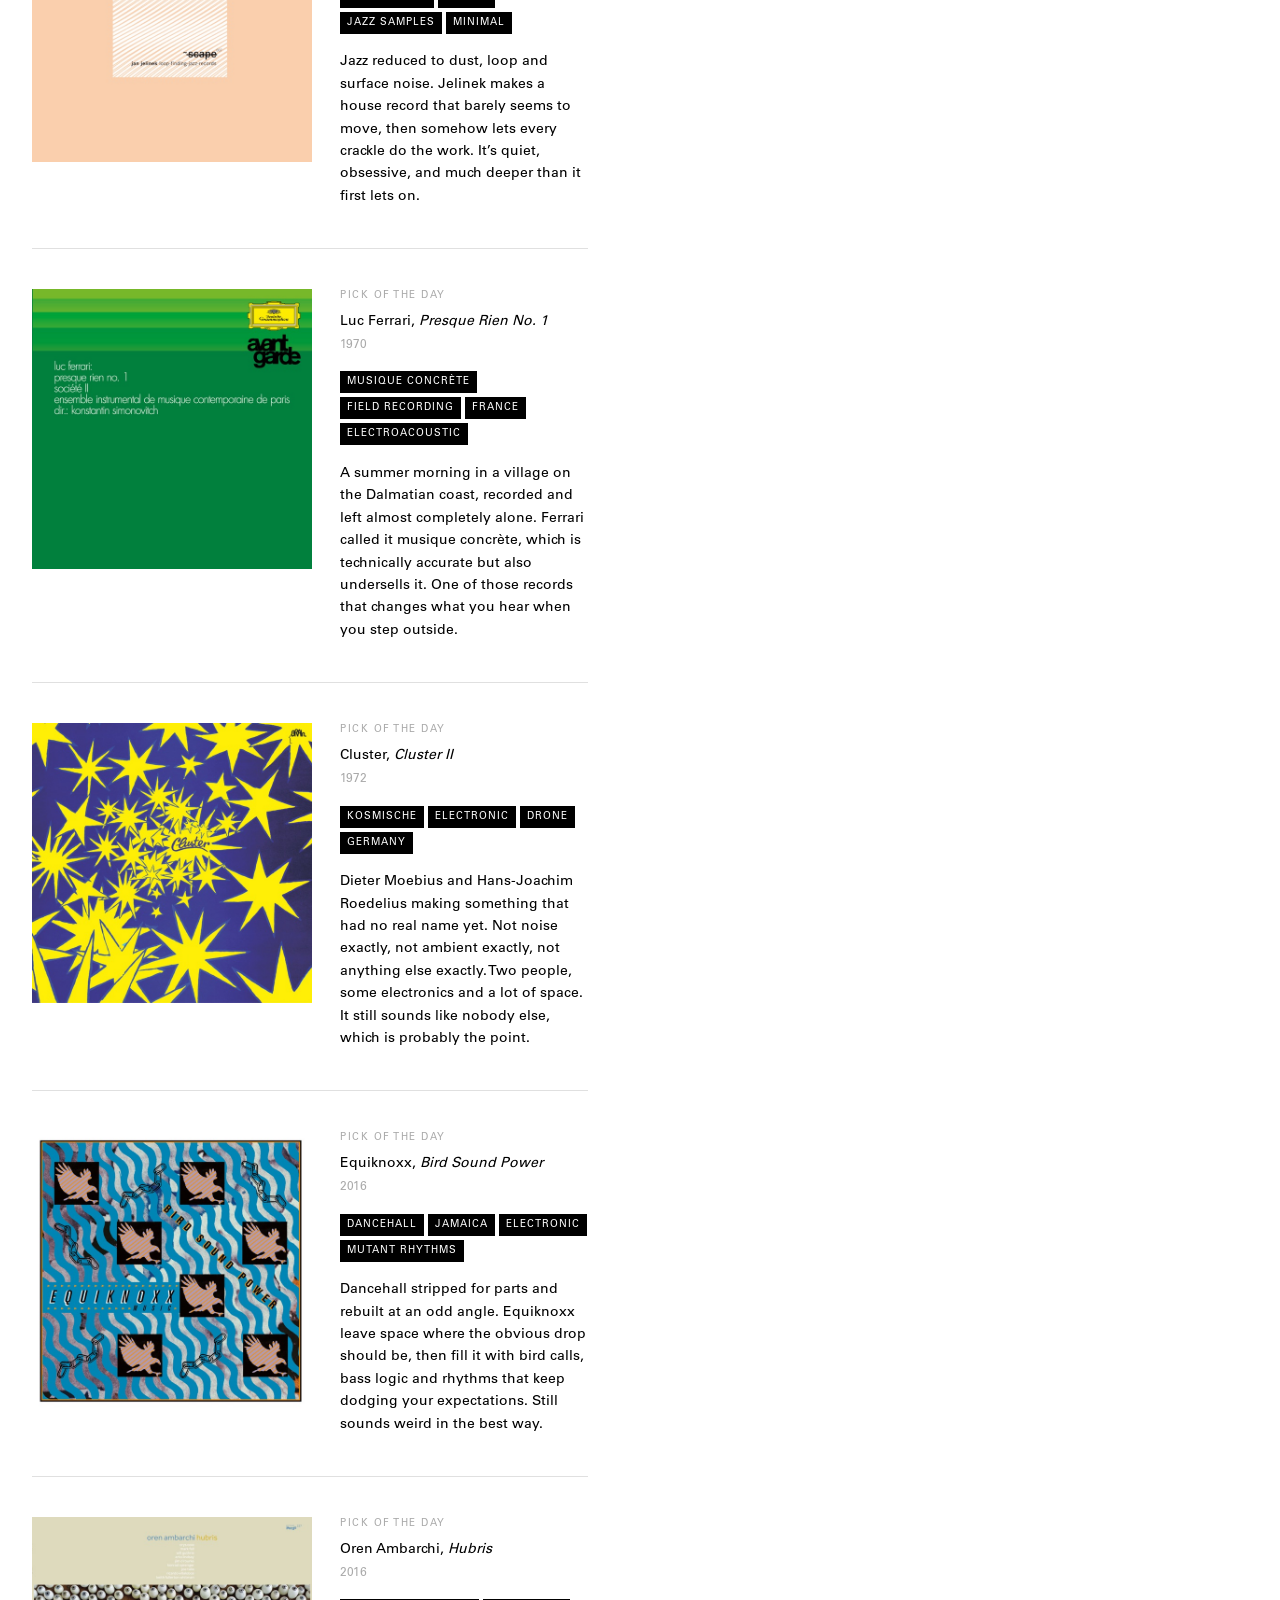
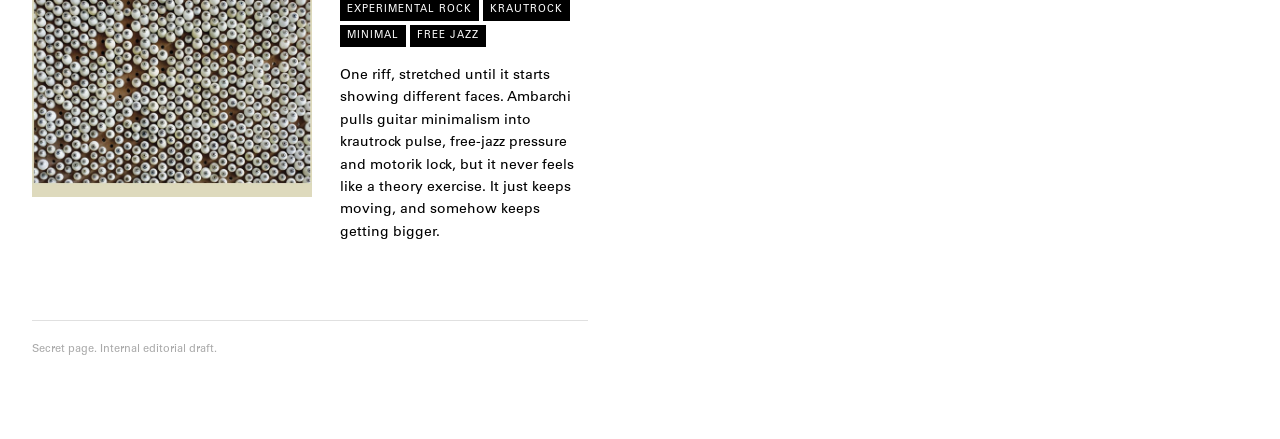
==== commit 5a3c11a6: "reorder picks: Laswell, Sprinkles, Tirzah, Midori first" ====
--- a/private-frequency.html
+++ b/private-frequency.html
@@ -277,6 +277,104 @@
 
           class="pick-image"
 
+          src="assets/picks/bill-laswell-imaginary-cuba.avif"
+
+          alt="Bill Laswell, Imaginary Cuba album cover"
+
+        />
+
+        <div class="pick-content">
+
+          <div class="pick-kicker">Pick of the Day</div>
+
+          <h2 class="pick-title">Bill Laswell, <em>Imaginary Cuba</em></h2>
+
+          <p class="pick-year">1999</p>
+
+          <p class="pick-tags"><span class="tag">Dub</span><span class="tag">Ambient</span><span class="tag">Field Recording</span></p>
+
+          <p class="pick-copy">
+
+            Not a Cuban record. Not a dub record. In 1999, an American musician label owner flew to Havana, recorded musicians, then buried the tapes in dub effects. Humid, dreamy.
+
+          </p>
+
+          <a class="pick-listen" href="https://www.deezer.com/us/album/107932" target="_blank" rel="noopener">Listen on Deezer →</a>
+
+        </div>
+
+      </article>
+
+      <article class="pick">
+
+        <img
+
+          class="pick-image"
+
+          src="assets/picks/dj-sprinkles-midtown-120-blues.jpg"
+
+          alt="DJ Sprinkles, Midtown 120 Blues album cover"
+
+        />
+
+        <div class="pick-content">
+
+          <div class="pick-kicker">Pick of the Day</div>
+
+          <h2 class="pick-title">DJ Sprinkles, <em>Midtown 120 Blues</em></h2>
+
+          <p class="pick-year">2008</p>
+
+          <p class="pick-tags"><span class="tag">Deep House</span><span class="tag">Queer House</span><span class="tag">New York</span><span class="tag">Spoken Word</span></p>
+
+          <p class="pick-copy">
+
+            Deep house with the lights up a bit too bright. Sprinkles keeps the politics, the memory and the sadness in the room, instead of smoothing them out. Slow drums, soft keys, hard truths. A house record that actually has something on its mind.
+
+          </p>
+
+        </div>
+
+      </article>
+
+      <article class="pick">
+
+        <img
+
+          class="pick-image"
+
+          src="assets/picks/tirzah-devotion.jpg"
+
+          alt="Tirzah, Devotion album cover"
+
+        />
+
+        <div class="pick-content">
+
+          <div class="pick-kicker">Pick of the Day</div>
+
+          <h2 class="pick-title">Tirzah, <em>Devotion</em></h2>
+
+          <p class="pick-year">2018</p>
+
+          <p class="pick-tags"><span class="tag">Alternative R&amp;B</span><span class="tag">Experimental Pop</span><span class="tag">UK</span><span class="tag">Intimate</span></p>
+
+          <p class="pick-copy">
+
+            Love songs with the polish rubbed off. Tirzah and Mica Levi leave space, ache and awkward little silences in the mix, which is exactly why it feels so close. R&amp;B as a private conversation you weren’t sure you were meant to hear.
+
+          </p>
+
+        </div>
+
+      </article>
+
+      <article class="pick">
+
+        <img
+
+          class="pick-image"
+
           src="assets/picks/midori-takada-through-the-looking-glass.jpg"
 
           alt="Midori Takada, Through the Looking Glass album cover"
@@ -405,72 +503,6 @@
 
           class="pick-image"
 
-          src="assets/picks/bill-laswell-imaginary-cuba.avif"
-
-          alt="Bill Laswell, Imaginary Cuba album cover"
-
-        />
-
-        <div class="pick-content">
-
-          <div class="pick-kicker">Pick of the Day</div>
-
-          <h2 class="pick-title">Bill Laswell, <em>Imaginary Cuba</em></h2>
-
-          <p class="pick-year">1999</p>
-
-          <p class="pick-tags"><span class="tag">Dub</span><span class="tag">Ambient</span><span class="tag">Field Recording</span></p>
-
-          <p class="pick-copy">
-
-            Not a Cuban record. Not a dub record. In 1999, an American musician label owner flew to Havana, recorded musicians, then buried the tapes in dub effects. Humid, dreamy.
-
-          </p>
-
-          <a class="pick-listen" href="https://www.deezer.com/us/album/107932" target="_blank" rel="noopener">Listen on Deezer →</a>
-
-        </div>
-
-      </article>
-
-      <article class="pick">
-
-        <img
-
-          class="pick-image"
-
-          src="assets/picks/dj-sprinkles-midtown-120-blues.jpg"
-
-          alt="DJ Sprinkles, Midtown 120 Blues album cover"
-
-        />
-
-        <div class="pick-content">
-
-          <div class="pick-kicker">Pick of the Day</div>
-
-          <h2 class="pick-title">DJ Sprinkles, <em>Midtown 120 Blues</em></h2>
-
-          <p class="pick-year">2008</p>
-
-          <p class="pick-tags"><span class="tag">Deep House</span><span class="tag">Queer House</span><span class="tag">New York</span><span class="tag">Spoken Word</span></p>
-
-          <p class="pick-copy">
-
-            Deep house with the lights up a bit too bright. Sprinkles keeps the politics, the memory and the sadness in the room, instead of smoothing them out. Slow drums, soft keys, hard truths. A house record that actually has something on its mind.
-
-          </p>
-
-        </div>
-
-      </article>
-
-      <article class="pick">
-
-        <img
-
-          class="pick-image"
-
           src="assets/picks/jan-jelinek-loop-finding-jazz-records.jpg"
 
           alt="Jan Jelinek, Loop-Finding-Jazz-Records album cover"
@@ -625,39 +657,7 @@
 
       </article>
 
-      <article class="pick">
-
-        <img
-
-          class="pick-image"
-
-          src="assets/picks/tirzah-devotion.jpg"
-
-          alt="Tirzah, Devotion album cover"
-
-        />
-
-        <div class="pick-content">
-
-          <div class="pick-kicker">Pick of the Day</div>
-
-          <h2 class="pick-title">Tirzah, <em>Devotion</em></h2>
-
-          <p class="pick-year">2018</p>
-
-          <p class="pick-tags"><span class="tag">Alternative R&amp;B</span><span class="tag">Experimental Pop</span><span class="tag">UK</span><span class="tag">Intimate</span></p>
-
-          <p class="pick-copy">
-
-            Love songs with the polish rubbed off. Tirzah and Mica Levi leave space, ache and awkward little silences in the mix, which is exactly why it feels so close. R&amp;B as a private conversation you weren’t sure you were meant to hear.
-
-          </p>
-
-        </div>
-
-      </article>
-
-    </section>
+        </section>
 
     <footer class="footer">
 
